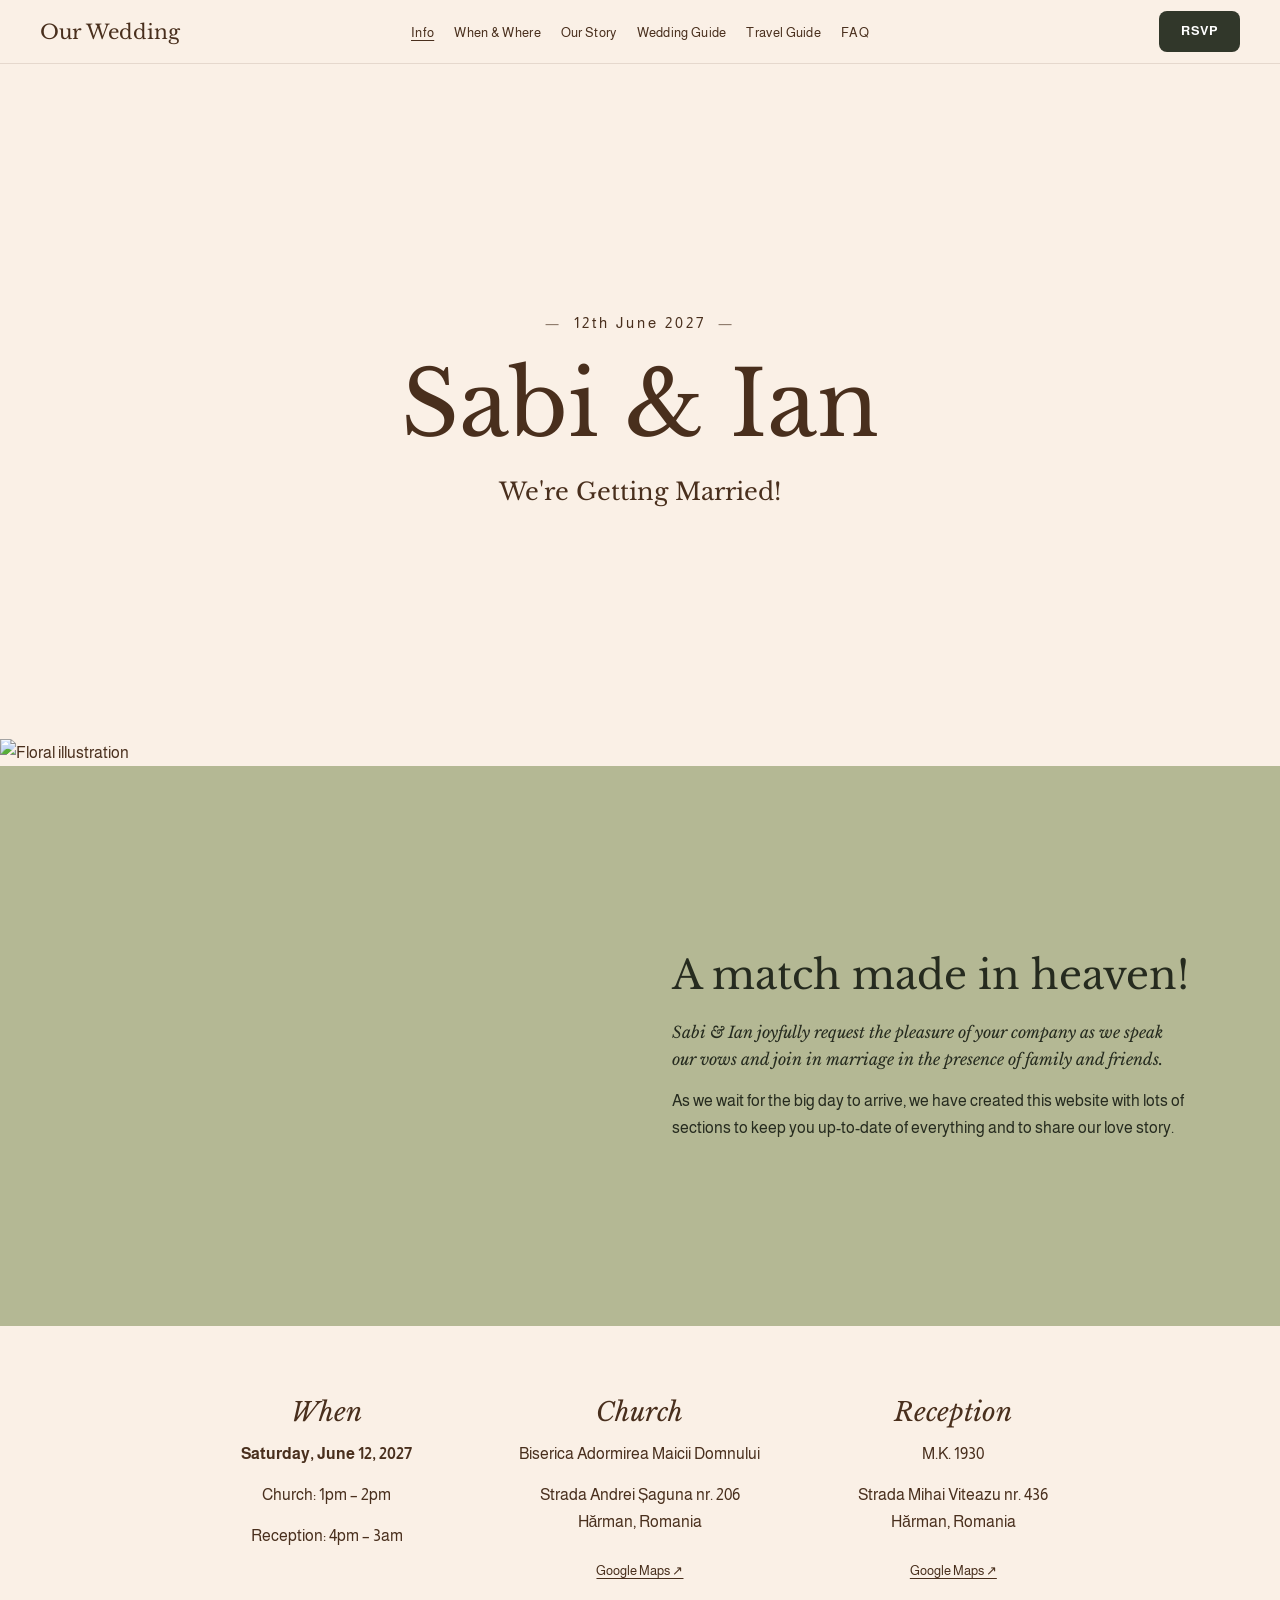
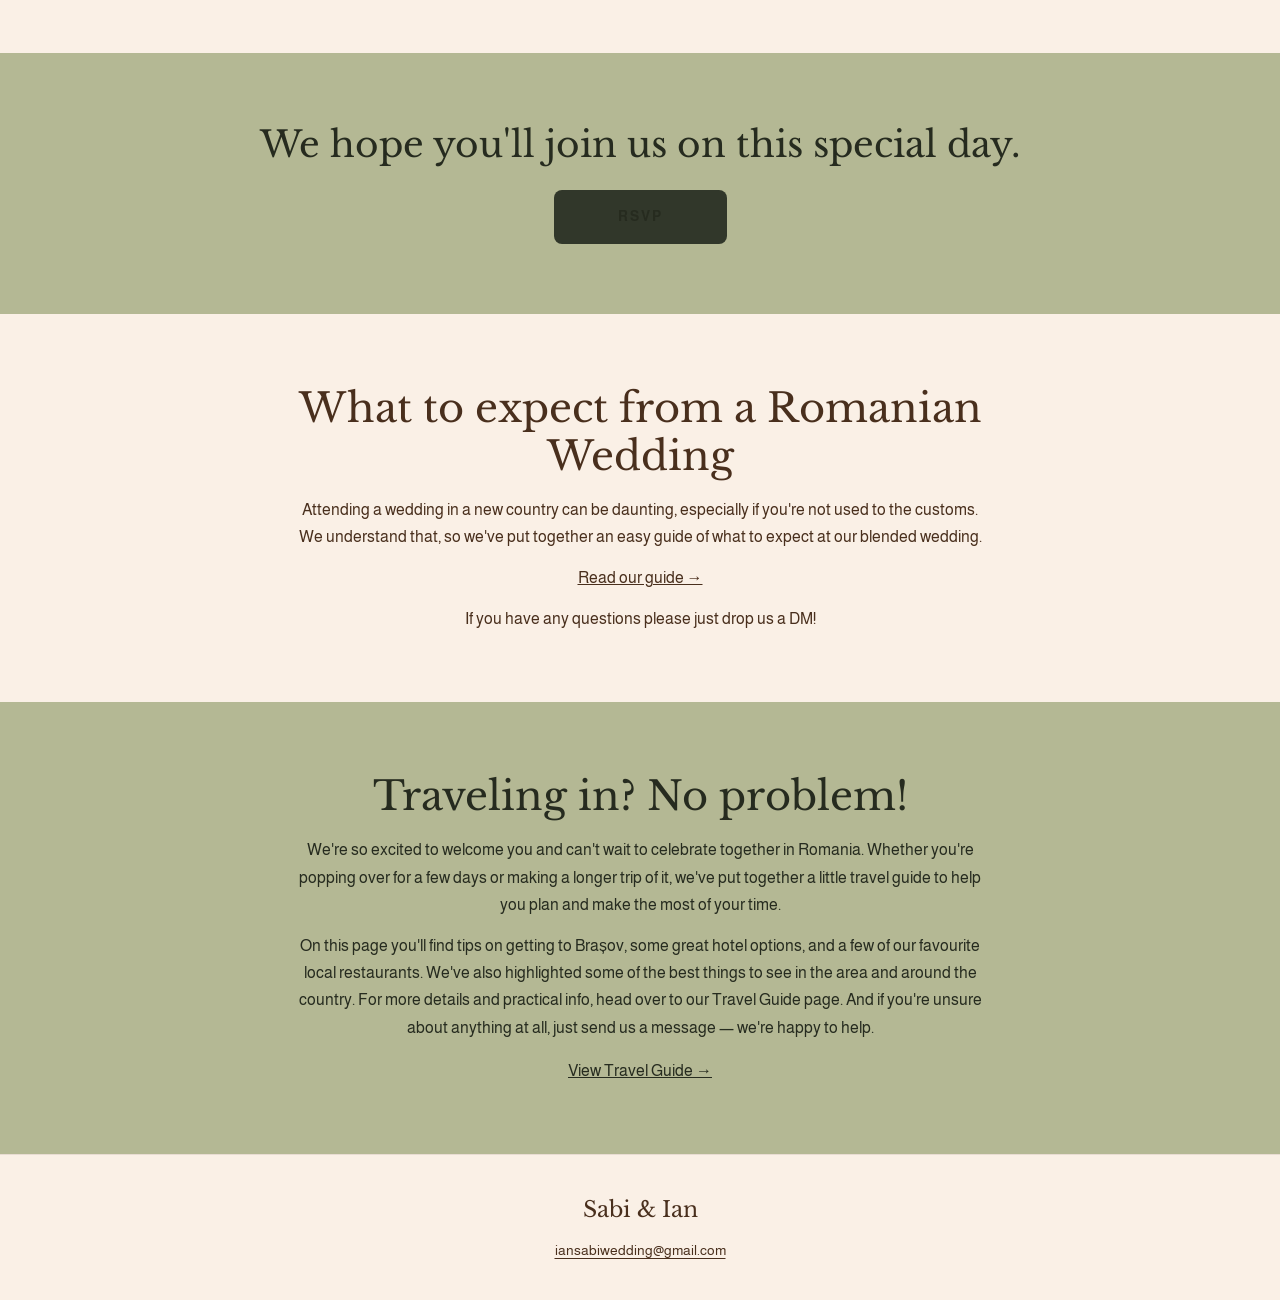
==== index.html @ 33bb3bea "Add files via upload" ====
<!DOCTYPE html>
<html lang="en">
<head>
  <meta charset="UTF-8" />
  <meta name="viewport" content="width=device-width, initial-scale=1.0" />
  <title>Our Wedding — Sabi &amp; Ian</title>
  <link rel="stylesheet" href="style.css" />
</head>
<body>

  <!-- NAVIGATION -->
  <header>
    <nav class="nav-title">
      <a href="index.html">Our Wedding</a>
    </nav>
    <ul class="nav-links" id="navLinks">
      <li><a href="index.html" class="active">Info</a></li>
      <li><a href="when-where.html">When &amp; Where</a></li>
      <li><a href="our-story.html">Our Story</a></li>
      <li><a href="guide.html">Wedding Guide</a></li>
      <li><a href="travel-guide.html">Travel Guide</a></li>
      <li><a href="faq.html">FAQ</a></li>
    </ul>
    <div class="nav-right">
      <button class="mobile-menu-toggle" onclick="toggleNav()" aria-label="Menu">☰</button>
      <a href="rsvp.html" class="btn-rsvp">RSVP</a>
    </div>
  </header>

  <!-- HERO -->
  <section class="hero">
    <p class="hero-date">12th June 2027</p>
    <h1 class="hero-title">Sabi &amp; Ian</h1>
    <p class="hero-subtitle">We're Getting Married!</p>
  </section>

  <!-- FLORAL IMAGE -->
  <img
    src="https://images.squarespace-cdn.com/content/v1/69625d5ecc56fb6373557b3e/e85cb207-4503-4385-914c-7870e3f6d3f7/ChatGPT+Image+Jan+11%2C+2026%2C+08_57_54+PM.png"
    alt="Floral illustration"
    class="img-fullwidth"
  />

  <!-- COUPLE + INVITATION TEXT -->
  <section class="section-sage">
    <div class="container two-col">
      <div>
        <img
          src="https://images.squarespace-cdn.com/content/v1/69625d5ecc56fb6373557b3e/1d03e845-8d9d-40f5-9684-df885c78abfa/IMG_4951.jpg"
          alt="Sabi and Ian"
          class="img-circle"
        />
      </div>
      <div>
        <h2>A match made in heaven!</h2>
        <p class="text-italic">Sabi &amp; Ian joyfully request the pleasure of your company as we speak our vows and join in marriage in the presence of family and friends.</p>
        <p>As we wait for the big day to arrive, we have created this website with lots of sections to keep you up-to-date of everything and to share our love story.</p>
      </div>
    </div>
  </section>

  <!-- WHEN & WHERE SUMMARY -->
  <section class="section-cream">
    <div class="container">
      <div class="www-grid">
        <div class="col-when">
          <h3>When</h3>
          <p><strong>Saturday, June 12, 2027</strong></p>
          <p>Church: 1pm – 2pm</p>
          <p>Reception: 4pm – 3am</p>
        </div>
        <div class="col-church">
          <h3>Church</h3>
          <p>Biserica Adormirea Maicii Domnului</p>
          <p>Strada Andrei Șaguna nr. 206<br/>Hărman, Romania</p>
          <a href="https://maps.google.com/?q=Biserica+Adormirea+Maicii+Domnului,+Strada+Andrei+Saguna+206,+Harman,+Romania" target="_blank" class="maps-link">Google Maps ↗</a>
        </div>
        <div class="col-reception">
          <h3>Reception</h3>
          <p>M.K. 1930</p>
          <p>Strada Mihai Viteazu nr. 436<br/>Hărman, Romania</p>
          <a href="https://maps.google.com/?q=MK+1930,+Strada+Mihai+Viteazu+436,+Harman,+Romania" target="_blank" class="maps-link">Google Maps ↗</a>
        </div>
      </div>
    </div>
  </section>

  <!-- RSVP CTA -->
  <section class="section-sage">
    <div class="container cta-section">
      <h2>We hope you'll join us on this special day.</h2>
      <a href="rsvp.html" class="btn-large">RSVP</a>
    </div>
  </section>

  <!-- ROMANIAN WEDDING GUIDE INTRO -->
  <section class="section-cream">
    <div class="container info-block">
      <h2>What to expect from a Romanian Wedding</h2>
      <p>Attending a wedding in a new country can be daunting, especially if you're not used to the customs. We understand that, so we've put together an easy guide of what to expect at our blended wedding.</p>
      <p><a href="guide.html">Read our guide →</a></p>
      <p>If you have any questions please just drop us a DM!</p>
    </div>
  </section>

  <!-- TRAVEL INTRO -->
  <section class="section-sage">
    <div class="container info-block">
      <h2>Traveling in? No problem!</h2>
      <p>We're so excited to welcome you and can't wait to celebrate together in Romania. Whether you're popping over for a few days or making a longer trip of it, we've put together a little travel guide to help you plan and make the most of your time.</p>
      <p>On this page you'll find tips on getting to Brașov, some great hotel options, and a few of our favourite local restaurants. We've also highlighted some of the best things to see in the area and around the country. For more details and practical info, head over to our Travel Guide page. And if you're unsure about anything at all, just send us a message — we're happy to help.</p>
      <p style="margin-top:16px"><a href="travel-guide.html">View Travel Guide →</a></p>
    </div>
  </section>

  <!-- FOOTER -->
  <footer>
    <p class="footer-name">Sabi &amp; Ian</p>
    <a href="mailto:iansabiwedding@gmail.com">iansabiwedding@gmail.com</a>
  </footer>

  <script>
    function toggleNav() {
      document.getElementById('navLinks').classList.toggle('open');
    }
  </script>
</body>
</html>
---- style.css ----
@import url('https://fonts.googleapis.com/css2?family=Libre+Baskerville:ital,wght@0,400;0,700;1,400&family=Almarai:wght@300;400;700&display=swap');

/* =============================
   CSS Variables
   ============================= */
:root {
  --cream: #faf0e6;
  --cream-alt: #f9efe5;
  --sage: #b4b894;
  --dark-brown: #492f1d;
  --dark-green: #31372a;
  --sage-dark: #262b1f;
  --max-width: 1100px;
}

/* =============================
   Reset & Base
   ============================= */
*, *::before, *::after {
  box-sizing: border-box;
  margin: 0;
  padding: 0;
}

html { scroll-behavior: smooth; }

body {
  font-family: 'Almarai', sans-serif;
  background-color: var(--cream);
  color: var(--dark-brown);
  font-size: 16px;
  line-height: 1.7;
}

a { color: var(--dark-brown); }

img { max-width: 100%; display: block; }

/* =============================
   Navigation
   ============================= */
header {
  position: sticky;
  top: 0;
  z-index: 200;
  background-color: var(--cream);
  border-bottom: 1px solid rgba(73, 47, 29, 0.12);
  padding: 0 40px;
  height: 64px;
  display: grid;
  grid-template-columns: 1fr auto 1fr;
  align-items: center;
}

.nav-links {
  display: flex;
  gap: 20px;
  align-items: center;
  list-style: none;
}

.nav-links a {
  text-decoration: none;
  color: var(--dark-brown);
  font-size: 13px;
  font-weight: 400;
  letter-spacing: 0.3px;
  transition: opacity 0.2s;
  white-space: nowrap;
}

.nav-links a:hover,
.nav-links a.active {
  text-decoration: underline;
  text-underline-offset: 3px;
}

.nav-title a {
  text-decoration: none;
  color: var(--dark-brown);
  font-family: 'Libre Baskerville', serif;
  font-size: 20px;
  font-weight: 400;
  white-space: nowrap;
}

.nav-right {
  display: flex;
  justify-content: flex-end;
  align-items: center;
}

.btn-rsvp {
  background-color: var(--dark-green);
  color: #fff !important;
  padding: 9px 22px;
  border-radius: 8px;
  text-decoration: none !important;
  font-size: 13px;
  letter-spacing: 0.5px;
  font-weight: 700;
  transition: opacity 0.2s;
}

.btn-rsvp:hover { opacity: 0.85; }

/* Mobile nav */
.mobile-menu-toggle {
  display: none;
  background: none;
  border: none;
  cursor: pointer;
  font-size: 22px;
  color: var(--dark-brown);
  padding: 4px;
}

/* =============================
   Page Title Banner
   ============================= */
.page-banner {
  background-color: var(--cream);
  text-align: center;
  padding: 48px 24px 36px;
  border-bottom: 1px solid rgba(73, 47, 29, 0.08);
}

.page-banner h1 {
  font-family: 'Libre Baskerville', serif;
  font-size: 42px;
  font-weight: 400;
  color: var(--dark-brown);
}

/* =============================
   Hero (Homepage)
   ============================= */
.hero {
  background-color: var(--cream);
  text-align: center;
  padding: 100px 24px 80px;
  min-height: 75vh;
  display: flex;
  flex-direction: column;
  align-items: center;
  justify-content: center;
}

.hero-date {
  font-family: 'Almarai', sans-serif;
  font-size: 15px;
  letter-spacing: 3px;
  color: var(--dark-brown);
  margin-bottom: 20px;
  display: flex;
  align-items: center;
  gap: 12px;
}

.hero-date::before,
.hero-date::after {
  content: '—';
  opacity: 0.6;
}

.hero-title {
  font-family: 'Libre Baskerville', serif;
  font-size: clamp(54px, 8vw, 90px);
  color: var(--dark-brown);
  margin-bottom: 18px;
  font-weight: 400;
  line-height: 1.1;
}

.hero-subtitle {
  font-family: 'Libre Baskerville', serif;
  font-size: clamp(18px, 2.5vw, 24px);
  color: var(--dark-brown);
}

/* =============================
   Full-width image
   ============================= */
.img-fullwidth {
  width: 100%;
  max-height: 420px;
  object-fit: cover;
  display: block;
}

/* =============================
   Section colours
   ============================= */
.section-cream {
  background-color: var(--cream);
  padding: 70px 24px;
}

.section-sage {
  background-color: var(--sage);
  padding: 70px 24px;
  color: var(--sage-dark);
}

.section-sage h2,
.section-sage h3,
.section-sage .section-label { color: var(--sage-dark); }

.section-sage a { color: var(--sage-dark); }

/* =============================
   Container
   ============================= */
.container {
  max-width: var(--max-width);
  margin: 0 auto;
}

/* =============================
   Two-column layout
   ============================= */
.two-col {
  display: grid;
  grid-template-columns: 1fr 1fr;
  gap: 64px;
  align-items: center;
}

.two-col.reverse { direction: rtl; }
.two-col.reverse > * { direction: ltr; }

/* =============================
   Circular image
   ============================= */
.img-circle {
  width: 100%;
  max-width: 420px;
  aspect-ratio: 1;
  border-radius: 50%;
  object-fit: cover;
  margin: 0 auto;
}

/* =============================
   Typography helpers
   ============================= */
h2 {
  font-family: 'Libre Baskerville', serif;
  font-size: clamp(28px, 3.5vw, 40px);
  font-weight: 400;
  line-height: 1.2;
  margin-bottom: 20px;
}

h3 {
  font-family: 'Libre Baskerville', serif;
  font-size: clamp(20px, 2.5vw, 26px);
  font-weight: 400;
  font-style: italic;
  line-height: 1.3;
  margin-bottom: 12px;
}

h4 {
  font-family: 'Libre Baskerville', serif;
  font-size: 18px;
  font-weight: 700;
  margin-bottom: 8px;
}

p { margin-bottom: 14px; }
p:last-child { margin-bottom: 0; }

.text-italic {
  font-family: 'Libre Baskerville', serif;
  font-style: italic;
}

.text-center { text-align: center; }

.section-label {
  font-family: 'Libre Baskerville', serif;
  font-size: clamp(30px, 4vw, 46px);
  font-weight: 400;
  color: var(--dark-brown);
  text-align: center;
  margin-bottom: 48px;
}

/* =============================
   When & Where grid (homepage)
   ============================= */
.www-grid {
  display: grid;
  grid-template-columns: 1fr 1fr 1fr;
  gap: 40px;
  text-align: center;
  max-width: 900px;
  margin: 0 auto;
}

.www-grid .col-when { grid-column: 1; }
.www-grid .col-church { grid-column: 2; }
.www-grid .col-reception { grid-column: 3; }

.www-grid h3 { margin-bottom: 10px; }

.maps-link {
  display: inline-block;
  margin-top: 10px;
  font-size: 13px;
  text-decoration: underline;
  text-underline-offset: 3px;
}

/* =============================
   CTA section
   ============================= */
.cta-section {
  text-align: center;
}

.cta-section h2 {
  font-size: clamp(24px, 3vw, 36px);
  margin-bottom: 24px;
}

.btn-large {
  display: inline-block;
  background-color: var(--dark-green);
  color: #fff;
  padding: 15px 64px;
  border-radius: 8px;
  text-decoration: none;
  font-size: 14px;
  letter-spacing: 2px;
  font-weight: 700;
  transition: opacity 0.2s;
}

.btn-large:hover { opacity: 0.85; color: #fff; }

/* =============================
   Info block (homepage sections)
   ============================= */
.info-block {
  max-width: 700px;
  margin: 0 auto;
  text-align: center;
}

.info-block h2 { margin-bottom: 16px; }

/* =============================
   When & Where page
   ============================= */
.when-where-content {
  max-width: 680px;
}

.when-where-content h2 {
  font-size: clamp(32px, 4vw, 48px);
  margin-bottom: 8px;
}

.when-where-content h3 {
  font-size: 22px;
  margin-top: 28px;
  margin-bottom: 8px;
}

.venue-card {
  padding: 32px;
  background: rgba(255,255,255,0.35);
  border-radius: 12px;
  margin-bottom: 24px;
}

.venue-card h3 { margin-top: 0; margin-bottom: 10px; }

/* =============================
   Our Story page - About Us
   ============================= */
.bio-col h3 {
  font-size: 20px;
  font-style: normal;
  font-weight: 700;
  margin-bottom: 12px;
  font-family: 'Libre Baskerville', serif;
}

/* Timeline */
.timeline {
  position: relative;
  max-width: var(--max-width);
  margin: 0 auto;
}

.timeline::before {
  content: '';
  position: absolute;
  left: 50%;
  transform: translateX(-50%);
  top: 0;
  bottom: 0;
  width: 2px;
  background-color: rgba(73, 47, 29, 0.2);
}

.timeline-item {
  display: grid;
  grid-template-columns: 1fr 80px 1fr;
  gap: 0;
  margin-bottom: 60px;
  align-items: center;
}

.timeline-item:nth-child(odd) .timeline-text { grid-column: 3; }
.timeline-item:nth-child(odd) .timeline-img { grid-column: 1; grid-row: 1; }
.timeline-item:nth-child(even) .timeline-text { grid-column: 1; text-align: right; }
.timeline-item:nth-child(even) .timeline-img { grid-column: 3; grid-row: 1; }

.timeline-dot {
  grid-column: 2;
  grid-row: 1;
  display: flex;
  flex-direction: column;
  align-items: center;
  justify-content: center;
  gap: 8px;
  z-index: 1;
}

.timeline-dot-circle {
  width: 14px;
  height: 14px;
  background-color: var(--dark-brown);
  border-radius: 50%;
  flex-shrink: 0;
}

.timeline-date {
  font-size: 12px;
  font-weight: 700;
  letter-spacing: 0.5px;
  writing-mode: horizontal-tb;
  white-space: nowrap;
  color: var(--dark-brown);
  opacity: 0.7;
}

.timeline-img img {
  width: 100%;
  max-width: 380px;
  height: 280px;
  object-fit: cover;
  border-radius: 12px;
}

.timeline-item:nth-child(odd) .timeline-img img { margin-left: 0; }
.timeline-item:nth-child(even) .timeline-img img { margin-left: auto; }

.timeline-text {
  padding: 0 24px;
}

.timeline-text p {
  font-size: 15px;
}

/* =============================
   Guide / Travel page sections
   ============================= */
.guide-section {
  max-width: 800px;
  margin: 0 auto 48px;
  padding-bottom: 48px;
  border-bottom: 1px solid rgba(73, 47, 29, 0.12);
}

.guide-section:last-child {
  border-bottom: none;
  margin-bottom: 0;
}

.guide-section h3 {
  font-size: 26px;
  font-style: italic;
  margin-bottom: 14px;
}

/* =============================
   FAQ accordion
   ============================= */
.faq-container {
  max-width: 760px;
  margin: 0 auto;
}

.faq-item {
  border-bottom: 1px solid rgba(73, 47, 29, 0.15);
}

.faq-question {
  width: 100%;
  background: none;
  border: none;
  text-align: left;
  padding: 20px 0;
  font-family: 'Almarai', sans-serif;
  font-size: 16px;
  font-weight: 700;
  color: var(--dark-brown);
  cursor: pointer;
  display: flex;
  justify-content: space-between;
  align-items: center;
  gap: 16px;
}

.faq-question:hover { opacity: 0.75; }

.faq-icon {
  font-size: 20px;
  font-weight: 300;
  flex-shrink: 0;
  transition: transform 0.25s;
  line-height: 1;
}

.faq-item.open .faq-icon { transform: rotate(45deg); }

.faq-answer {
  max-height: 0;
  overflow: hidden;
  transition: max-height 0.3s ease, padding 0.3s ease;
  padding-bottom: 0;
}

.faq-item.open .faq-answer {
  max-height: 600px;
  padding-bottom: 20px;
}

.faq-answer p { font-size: 15px; line-height: 1.7; }

/* =============================
   RSVP page
   ============================= */
.rsvp-center {
  text-align: center;
  max-width: 600px;
  margin: 0 auto;
  padding: 80px 24px;
}

.rsvp-center h2 { margin-bottom: 20px; }
.rsvp-center p { margin-bottom: 32px; font-size: 17px; }

/* =============================
   Footer
   ============================= */
footer {
  background-color: var(--cream);
  border-top: 1px solid rgba(73, 47, 29, 0.1);
  text-align: center;
  padding: 36px 24px;
}

footer .footer-name {
  font-family: 'Libre Baskerville', serif;
  font-size: 22px;
  font-weight: 400;
  margin-bottom: 8px;
}

footer a {
  font-size: 14px;
  text-decoration: underline;
  text-underline-offset: 3px;
}

/* =============================
   Divider
   ============================= */
.divider {
  width: 60px;
  height: 1px;
  background-color: var(--dark-brown);
  margin: 24px auto;
  opacity: 0.3;
}

/* =============================
   Responsive
   ============================= */
@media (max-width: 900px) {
  header {
    grid-template-columns: auto auto;
    padding: 0 20px;
    gap: 12px;
  }

  .nav-links { display: none; }
  .nav-links.open {
    display: flex;
    flex-direction: column;
    position: fixed;
    top: 64px;
    left: 0;
    right: 0;
    background: var(--cream);
    padding: 20px 24px 28px;
    gap: 14px;
    border-bottom: 1px solid rgba(73,47,29,0.12);
    z-index: 199;
    box-shadow: 0 8px 24px rgba(0,0,0,0.08);
  }

  .nav-title { grid-column: 1; }
  .nav-right { grid-column: 2; }
  .mobile-menu-toggle { display: block; }

  .nav-right { gap: 12px; }

  .two-col {
    grid-template-columns: 1fr;
    gap: 36px;
  }

  .two-col.reverse { direction: ltr; }

  .www-grid {
    grid-template-columns: 1fr;
    gap: 32px;
  }

  .www-grid .col-when,
  .www-grid .col-church,
  .www-grid .col-reception { grid-column: 1; }

  .timeline::before { left: 24px; }

  .timeline-item {
    grid-template-columns: 48px 1fr;
    gap: 0;
  }

  .timeline-item:nth-child(odd) .timeline-text,
  .timeline-item:nth-child(even) .timeline-text {
    grid-column: 2;
    grid-row: 1;
    text-align: left;
    padding: 0 0 0 16px;
  }

  .timeline-item:nth-child(odd) .timeline-img,
  .timeline-item:nth-child(even) .timeline-img {
    grid-column: 2;
    grid-row: 2;
    padding-left: 16px;
    margin-top: 16px;
  }

  .timeline-item:nth-child(even) .timeline-img img {
    margin-left: 0;
  }

  .timeline-dot {
    grid-column: 1;
    grid-row: 1;
    justify-content: flex-start;
    padding-top: 4px;
  }

  .timeline-date { display: none; }

  .section-cream,
  .section-sage { padding: 48px 24px; }

  .hero { padding: 80px 24px 60px; min-height: 60vh; }
}

@media (max-width: 480px) {
  .hero-title { font-size: 44px; }
  .page-banner h1 { font-size: 32px; }
  h2 { font-size: 26px; }
}
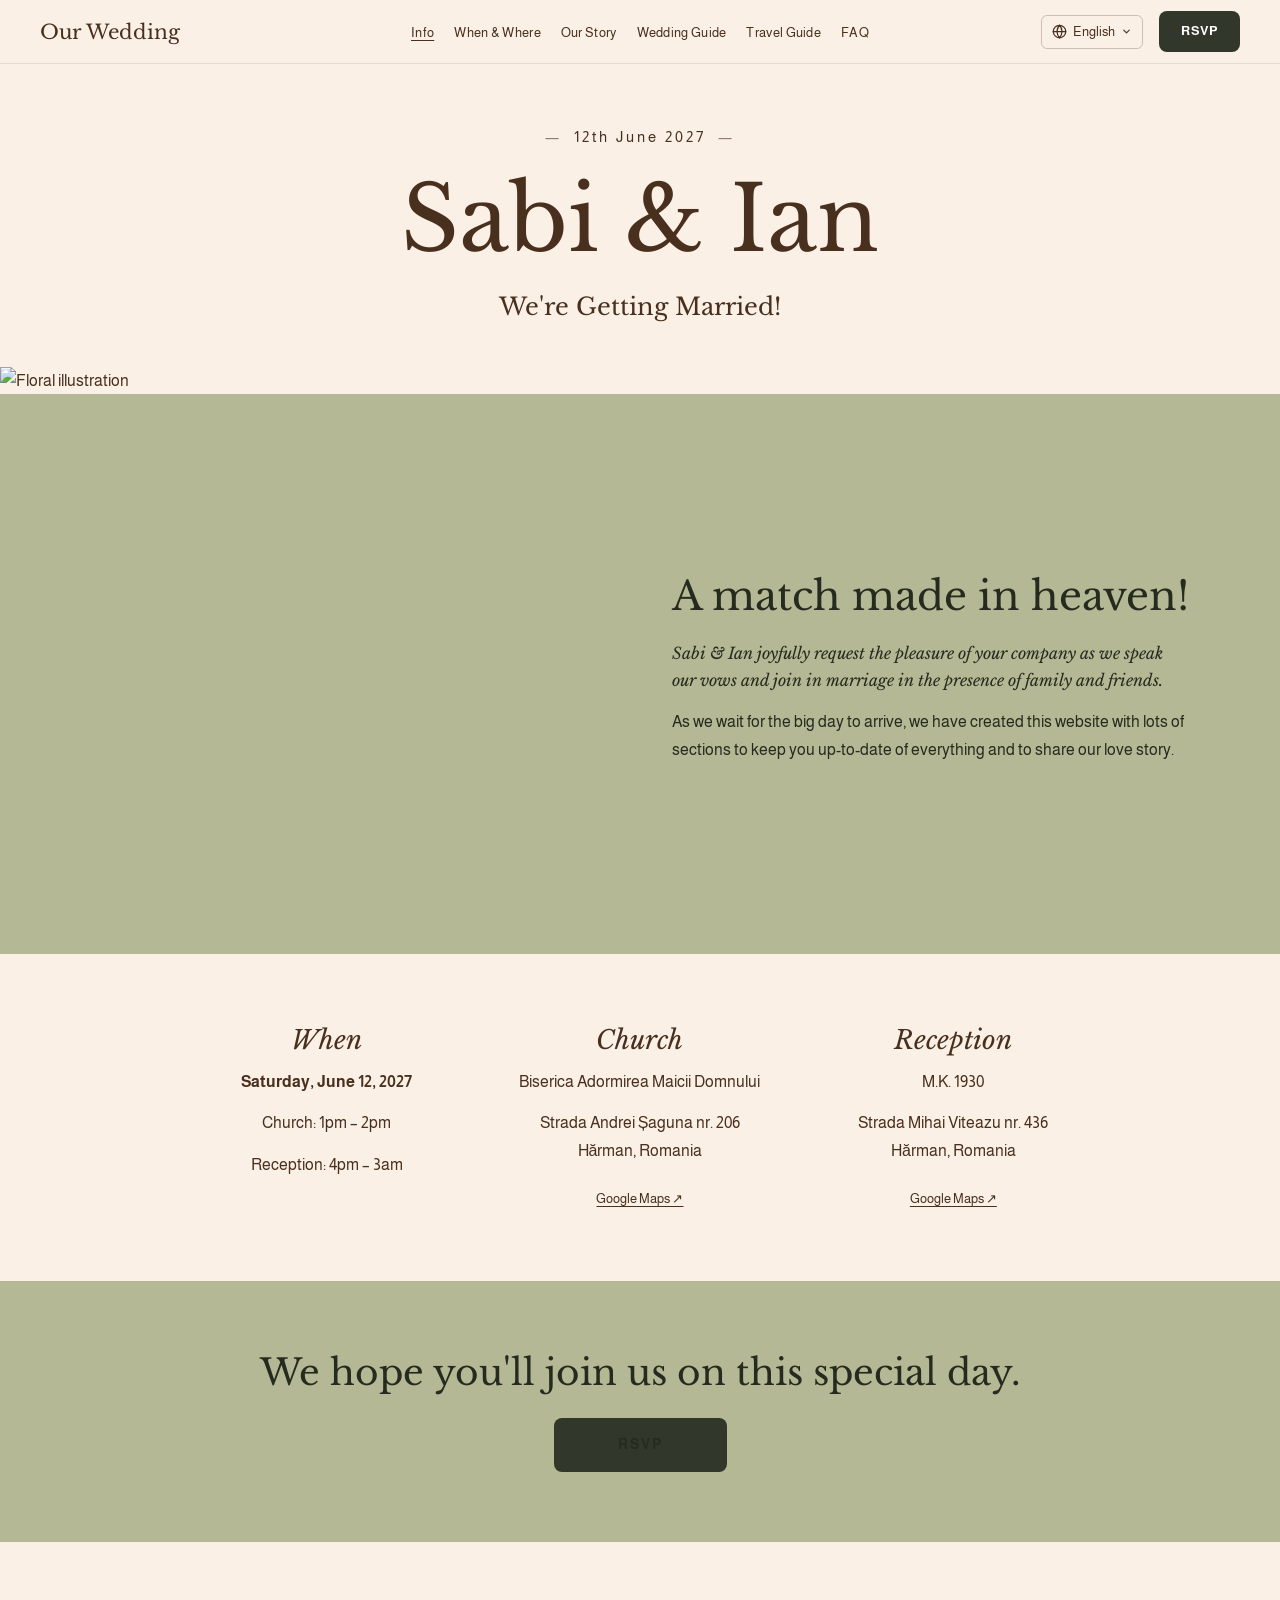
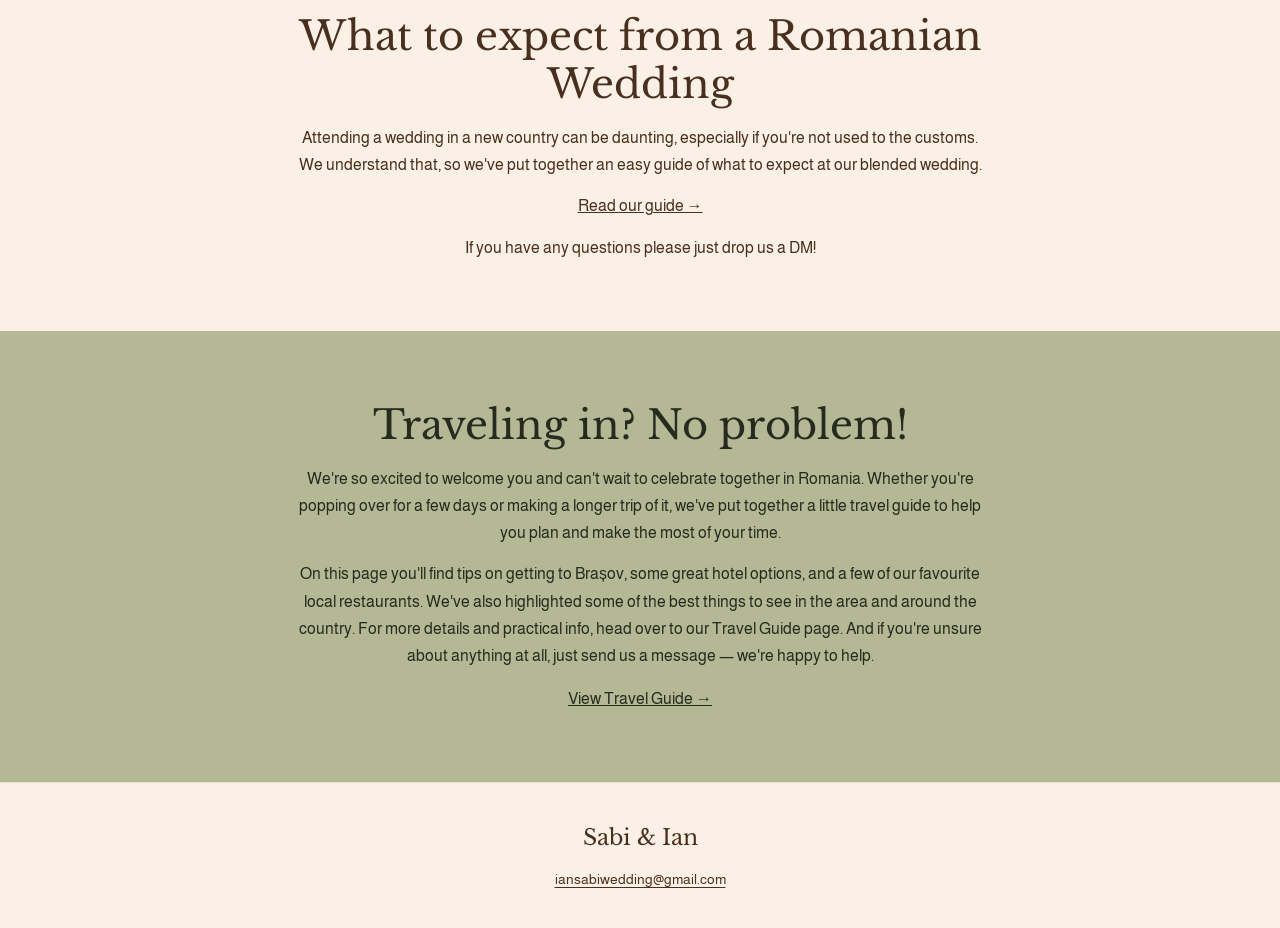
==== commit 4d7335ad: "Add files via upload" ====
--- a/index.html
+++ b/index.html
@@ -11,17 +11,28 @@
   <!-- NAVIGATION -->
   <header>
     <nav class="nav-title">
-      <a href="index.html">Our Wedding</a>
+      <a href="index.html" data-i18n="nav.title">Our Wedding</a>
     </nav>
     <ul class="nav-links" id="navLinks">
-      <li><a href="index.html" class="active">Info</a></li>
-      <li><a href="when-where.html">When &amp; Where</a></li>
-      <li><a href="our-story.html">Our Story</a></li>
-      <li><a href="guide.html">Wedding Guide</a></li>
-      <li><a href="travel-guide.html">Travel Guide</a></li>
-      <li><a href="faq.html">FAQ</a></li>
+      <li><a href="index.html" class="active" data-i18n="nav.info">Info</a></li>
+      <li><a href="when-where.html" data-i18n="nav.when_where">When &amp; Where</a></li>
+      <li><a href="our-story.html" data-i18n="nav.story">Our Story</a></li>
+      <li><a href="guide.html" data-i18n="nav.guide">Wedding Guide</a></li>
+      <li><a href="travel-guide.html" data-i18n="nav.travel">Travel Guide</a></li>
+      <li><a href="faq.html" data-i18n="nav.faq">FAQ</a></li>
     </ul>
     <div class="nav-right">
+      <div class="lang-switcher" id="langSwitcher">
+        <button class="lang-trigger" onclick="toggleLangDropdown(event)" aria-label="Change language">
+          <svg width="15" height="15" viewBox="0 0 24 24" fill="none" stroke="currentColor" stroke-width="2" stroke-linecap="round" stroke-linejoin="round"><circle cx="12" cy="12" r="10"/><line x1="2" y1="12" x2="22" y2="12"/><path d="M12 2a15.3 15.3 0 0 1 4 10 15.3 15.3 0 0 1-4 10 15.3 15.3 0 0 1-4-10 15.3 15.3 0 0 1 4-10z"/></svg>
+          <span id="currentLangLabel">English</span>
+          <svg class="lang-chevron" width="11" height="11" viewBox="0 0 24 24" fill="none" stroke="currentColor" stroke-width="2.5" stroke-linecap="round" stroke-linejoin="round"><polyline points="6 9 12 15 18 9"/></svg>
+        </button>
+        <div class="lang-dropdown">
+          <button id="lang-btn-en" onclick="setLang('en')">English</button>
+          <button id="lang-btn-ro" onclick="setLang('ro')">Română</button>
+        </div>
+      </div>
       <button class="mobile-menu-toggle" onclick="toggleNav()" aria-label="Menu">☰</button>
       <a href="rsvp.html" class="btn-rsvp">RSVP</a>
     </div>
@@ -29,9 +40,9 @@
 
   <!-- HERO -->
   <section class="hero">
-    <p class="hero-date">12th June 2027</p>
+    <p class="hero-date" data-i18n="home.date">12th June 2027</p>
     <h1 class="hero-title">Sabi &amp; Ian</h1>
-    <p class="hero-subtitle">We're Getting Married!</p>
+    <p class="hero-subtitle" data-i18n="home.subtitle">We're Getting Married!</p>
   </section>
 
   <!-- FLORAL IMAGE -->
@@ -52,9 +63,11 @@
         />
       </div>
       <div>
-        <h2>A match made in heaven!</h2>
-        <p class="text-italic">Sabi &amp; Ian joyfully request the pleasure of your company as we speak our vows and join in marriage in the presence of family and friends.</p>
-        <p>As we wait for the big day to arrive, we have created this website with lots of sections to keep you up-to-date of everything and to share our love story.</p>
+        <h2 data-i18n="home.heading1">A match made in heaven!</h2>
+        <p class="text-italic" data-lang="en">Sabi &amp; Ian joyfully request the pleasure of your company as we speak our vows and join in marriage in the presence of family and friends.</p>
+        <p class="text-italic" data-lang="ro" style="display:none;">Sabi &amp; Ian vă invită cu bucurie să fiți alături de ei atunci când își vor rosti jurămintele și se vor uni în fața familiei și a prietenilor dragi.</p>
+        <p data-lang="en">As we wait for the big day to arrive, we have created this website with lots of sections to keep you up-to-date of everything and to share our love story.</p>
+        <p data-lang="ro" style="display:none;">Până la ziua cea mare, am creat acest site cu tot ce trebuie să știți și cu povestea noastră de dragoste.</p>
       </div>
     </div>
   </section>
@@ -64,19 +77,19 @@
     <div class="container">
       <div class="www-grid">
         <div class="col-when">
-          <h3>When</h3>
-          <p><strong>Saturday, June 12, 2027</strong></p>
-          <p>Church: 1pm – 2pm</p>
-          <p>Reception: 4pm – 3am</p>
+          <h3 data-i18n="home.when">When</h3>
+          <p data-i18n="home.when_date"><strong>Saturday, June 12, 2027</strong></p>
+          <p data-i18n="home.church_sched">Church: 1pm – 2pm</p>
+          <p data-i18n="home.reception_sched">Reception: 4pm – 3am</p>
         </div>
         <div class="col-church">
-          <h3>Church</h3>
+          <h3 data-i18n="home.church">Church</h3>
           <p>Biserica Adormirea Maicii Domnului</p>
           <p>Strada Andrei Șaguna nr. 206<br/>Hărman, Romania</p>
           <a href="https://maps.google.com/?q=Biserica+Adormirea+Maicii+Domnului,+Strada+Andrei+Saguna+206,+Harman,+Romania" target="_blank" class="maps-link">Google Maps ↗</a>
         </div>
         <div class="col-reception">
-          <h3>Reception</h3>
+          <h3 data-i18n="home.reception">Reception</h3>
           <p>M.K. 1930</p>
           <p>Strada Mihai Viteazu nr. 436<br/>Hărman, Romania</p>
           <a href="https://maps.google.com/?q=MK+1930,+Strada+Mihai+Viteazu+436,+Harman,+Romania" target="_blank" class="maps-link">Google Maps ↗</a>
@@ -88,7 +101,7 @@
   <!-- RSVP CTA -->
   <section class="section-sage">
     <div class="container cta-section">
-      <h2>We hope you'll join us on this special day.</h2>
+      <h2 data-i18n="home.cta">We hope you'll join us on this special day.</h2>
       <a href="rsvp.html" class="btn-large">RSVP</a>
     </div>
   </section>
@@ -96,20 +109,23 @@
   <!-- ROMANIAN WEDDING GUIDE INTRO -->
   <section class="section-cream">
     <div class="container info-block">
-      <h2>What to expect from a Romanian Wedding</h2>
-      <p>Attending a wedding in a new country can be daunting, especially if you're not used to the customs. We understand that, so we've put together an easy guide of what to expect at our blended wedding.</p>
-      <p><a href="guide.html">Read our guide →</a></p>
-      <p>If you have any questions please just drop us a DM!</p>
+      <h2 data-i18n="home.guide_heading">What to expect from a Romanian Wedding</h2>
+      <p data-lang="en">Attending a wedding in a new country can be daunting, especially if you're not used to the customs. We understand that, so we've put together an easy guide of what to expect at our blended wedding.</p>
+      <p data-lang="ro" style="display:none;">Participarea la o nuntă dintr-o altă cultură poate părea copleșitoare, mai ales dacă nu ești obișnuit cu tradițiile locale. Tocmai de aceea am pregătit un ghid simplu cu tot ce trebuie să știi despre nunta noastră.</p>
+      <p><a href="guide.html" data-i18n="home.guide_link">Read our guide →</a></p>
+      <p data-i18n="home.guide_dm">If you have any questions please just drop us a DM!</p>
     </div>
   </section>
 
   <!-- TRAVEL INTRO -->
   <section class="section-sage">
     <div class="container info-block">
-      <h2>Traveling in? No problem!</h2>
-      <p>We're so excited to welcome you and can't wait to celebrate together in Romania. Whether you're popping over for a few days or making a longer trip of it, we've put together a little travel guide to help you plan and make the most of your time.</p>
-      <p>On this page you'll find tips on getting to Brașov, some great hotel options, and a few of our favourite local restaurants. We've also highlighted some of the best things to see in the area and around the country. For more details and practical info, head over to our Travel Guide page. And if you're unsure about anything at all, just send us a message — we're happy to help.</p>
-      <p style="margin-top:16px"><a href="travel-guide.html">View Travel Guide →</a></p>
+      <h2 data-i18n="home.travel_heading">Traveling in? No problem!</h2>
+      <p data-lang="en">We're so excited to welcome you and can't wait to celebrate together in Romania. Whether you're popping over for a few days or making a longer trip of it, we've put together a little travel guide to help you plan and make the most of your time.</p>
+      <p data-lang="ro" style="display:none;">Suntem nerăbdători să vă primim și abia așteptăm să sărbătorim împreună în România. Indiferent dacă vii pentru câteva zile sau profiti de ocazie pentru o vacanță mai lungă, am pregătit un mic ghid de călătorie care să te ajute să planifici totul.</p>
+      <p data-lang="en">On this page you'll find tips on getting to Brașov, some great hotel options, and a few of our favourite local restaurants. We've also highlighted some of the best things to see in the area and around the country. For more details and practical info, head over to our Travel Guide page. And if you're unsure about anything at all, just send us a message — we're happy to help.</p>
+      <p data-lang="ro" style="display:none;">Pe această pagină vei găsi sfaturi despre cum să ajungi la Brașov, opțiuni de cazare și câteva dintre restaurantele noastre preferate. Am inclus și cele mai frumoase obiective turistice din zonă și din țară. Pentru mai multe detalii, vizitează pagina Ghid de Călătorie. Și dacă ai vreo întrebare, scrie-ne — suntem bucuroși să ajutăm!</p>
+      <p style="margin-top:16px"><a href="travel-guide.html" data-i18n="home.travel_link">View Travel Guide →</a></p>
     </div>
   </section>
 
@@ -124,5 +140,6 @@
       document.getElementById('navLinks').classList.toggle('open');
     }
   </script>
+  <script src="lang.js"></script>
 </body>
 </html>
--- a/style.css
+++ b/style.css
@@ -88,6 +88,7 @@
   display: flex;
   justify-content: flex-end;
   align-items: center;
+  gap: 8px;
 }
 
 .btn-rsvp {
@@ -116,6 +117,83 @@
 }
 
 /* =============================
+   Language Switcher
+   ============================= */
+.lang-switcher {
+  position: relative;
+  margin-right: 8px;
+}
+
+.lang-trigger {
+  background: none;
+  border: 1px solid rgba(73, 47, 29, 0.25);
+  border-radius: 6px;
+  padding: 6px 10px;
+  cursor: pointer;
+  font-family: 'Almarai', sans-serif;
+  font-size: 13px;
+  color: var(--dark-brown);
+  display: flex;
+  align-items: center;
+  gap: 6px;
+  transition: border-color 0.2s, background-color 0.2s;
+  white-space: nowrap;
+  height: 34px;
+}
+
+.lang-trigger:hover {
+  border-color: var(--dark-brown);
+  background-color: rgba(73, 47, 29, 0.05);
+}
+
+.lang-chevron {
+  transition: transform 0.2s;
+}
+
+.lang-switcher.open .lang-chevron {
+  transform: rotate(180deg);
+}
+
+.lang-dropdown {
+  display: none;
+  position: absolute;
+  top: calc(100% + 6px);
+  right: 0;
+  background: var(--cream);
+  border: 1px solid rgba(73, 47, 29, 0.15);
+  border-radius: 8px;
+  box-shadow: 0 4px 16px rgba(0, 0, 0, 0.10);
+  overflow: hidden;
+  min-width: 120px;
+  z-index: 300;
+}
+
+.lang-switcher.open .lang-dropdown {
+  display: block;
+}
+
+.lang-dropdown button {
+  width: 100%;
+  background: none;
+  border: none;
+  padding: 11px 16px;
+  text-align: left;
+  font-family: 'Almarai', sans-serif;
+  font-size: 14px;
+  color: var(--dark-brown);
+  cursor: pointer;
+  transition: background-color 0.15s;
+}
+
+.lang-dropdown button:hover {
+  background-color: rgba(73, 47, 29, 0.06);
+}
+
+.lang-dropdown button.lang-active {
+  font-weight: 700;
+}
+
+/* =============================
    Page Title Banner
    ============================= */
 .page-banner {
@@ -138,8 +216,8 @@
 .hero {
   background-color: var(--cream);
   text-align: center;
-  padding: 100px 24px 80px;
-  min-height: 75vh;
+  padding: 60px 24px 40px;
+  min-height: auto;
   display: flex;
   flex-direction: column;
   align-items: center;
@@ -678,7 +756,7 @@
   .section-cream,
   .section-sage { padding: 48px 24px; }
 
-  .hero { padding: 80px 24px 60px; min-height: 60vh; }
+  .hero { padding: 48px 24px 36px; min-height: auto; }
 }
 
 @media (max-width: 480px) {
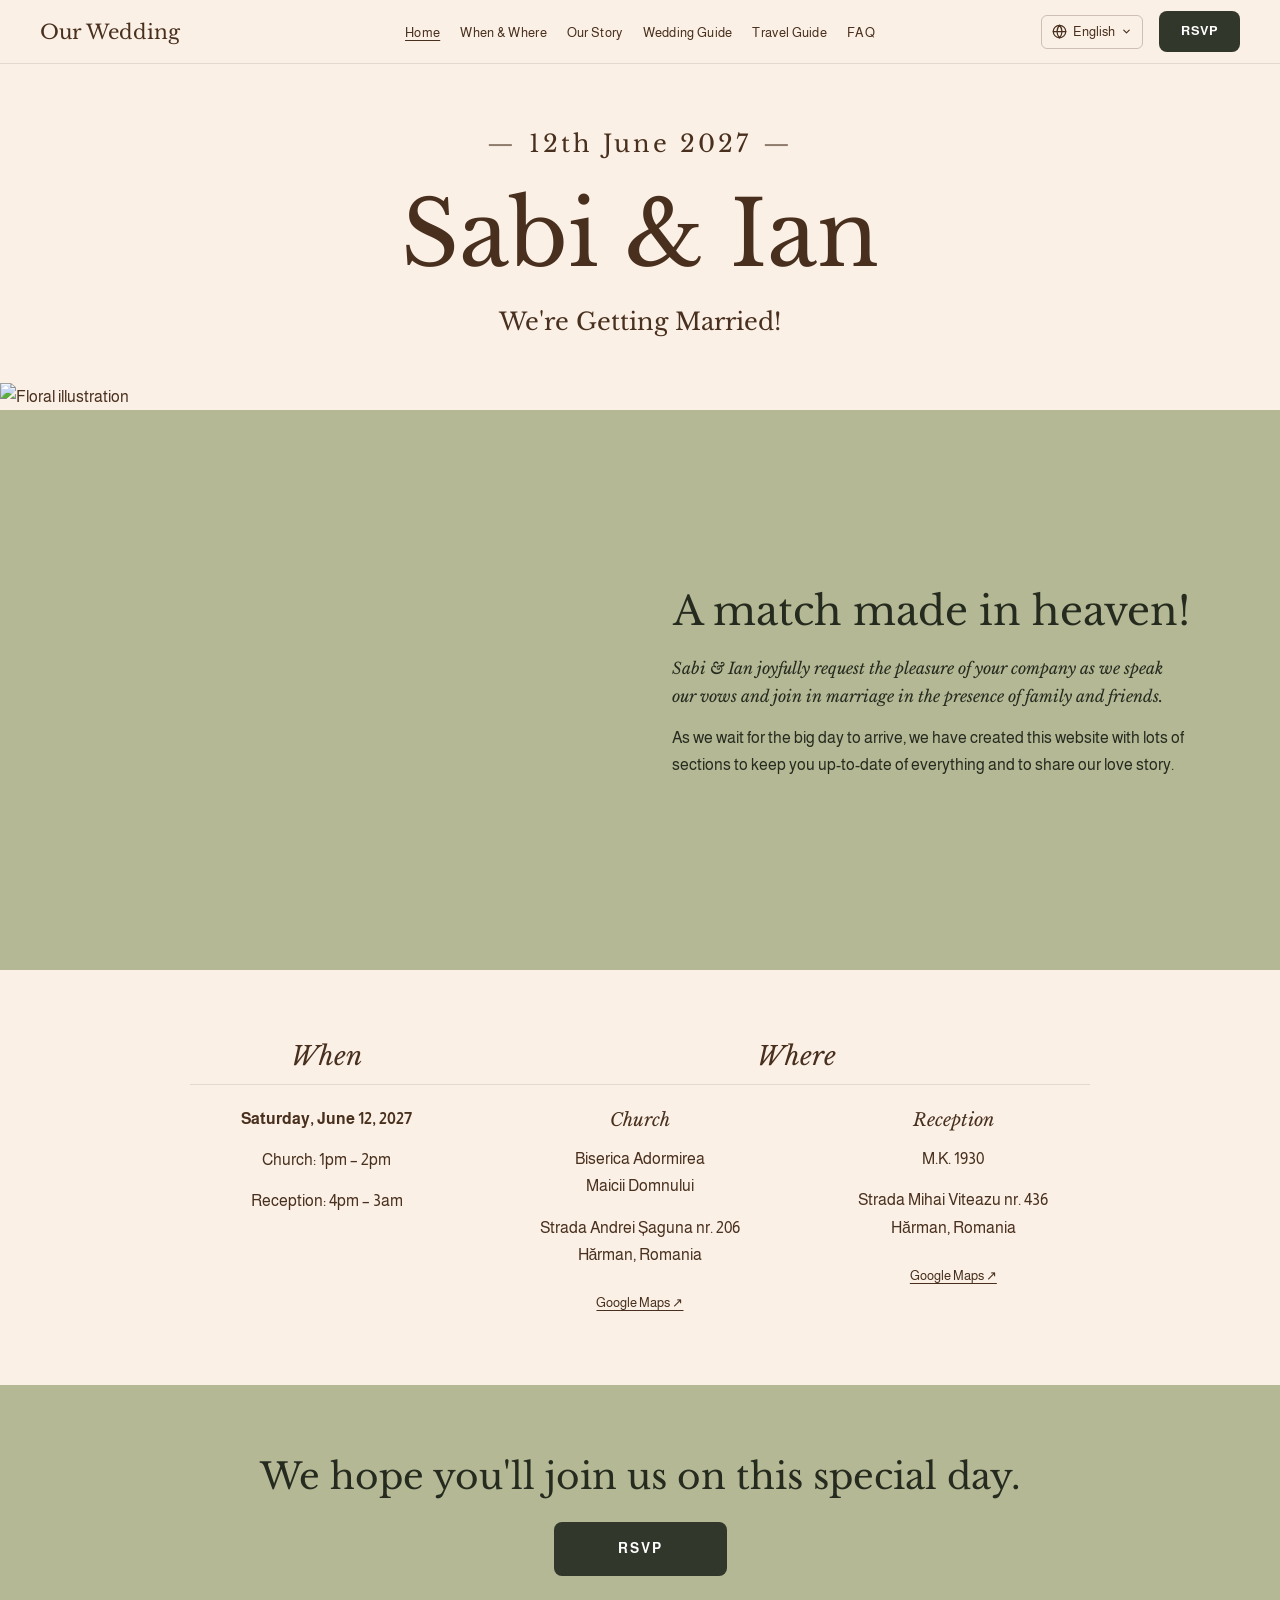
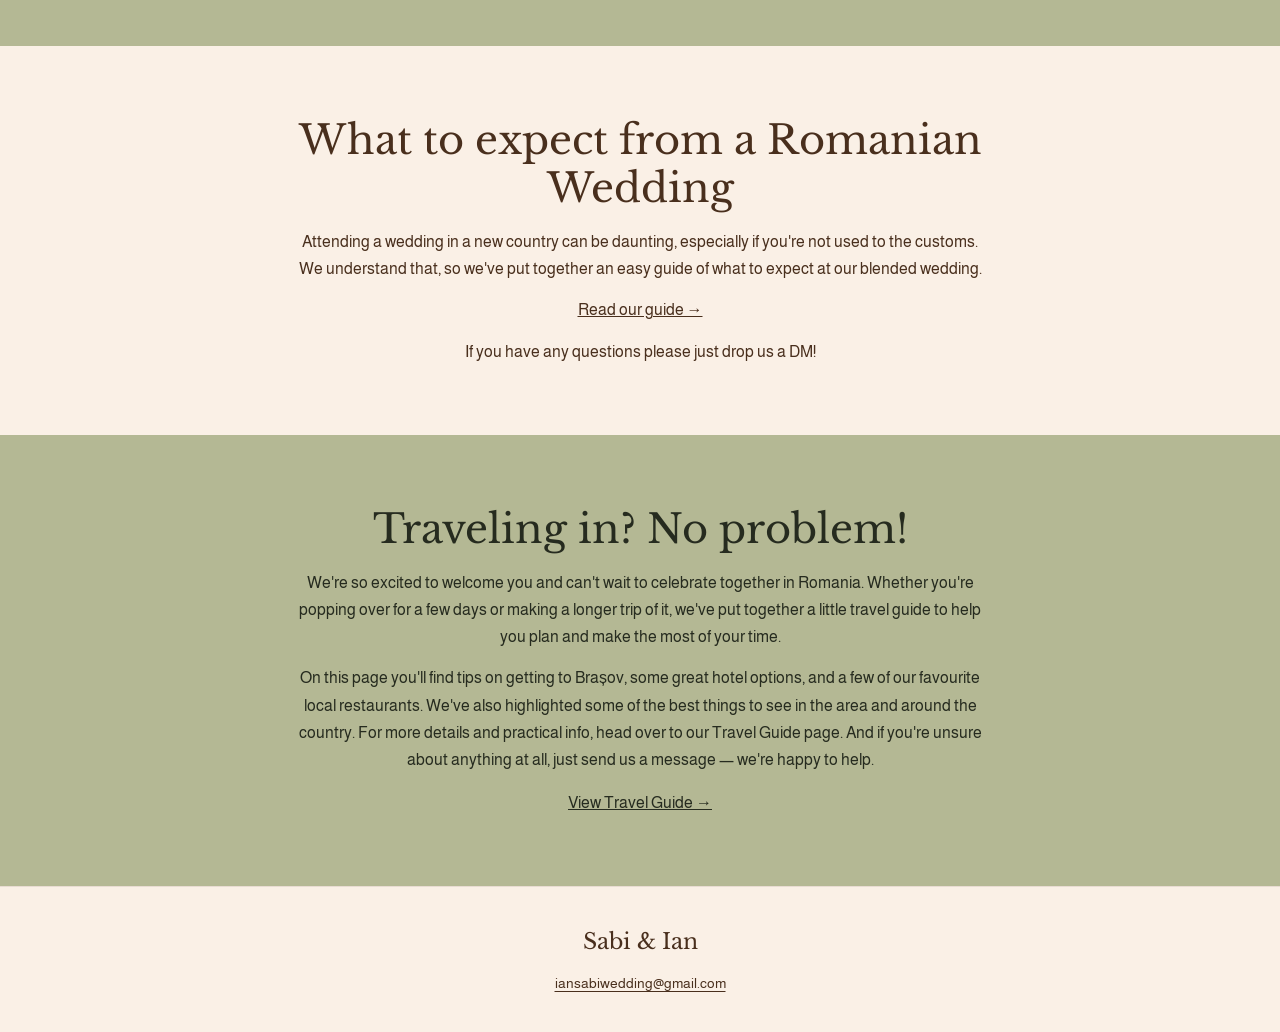
==== commit 9cb7a182: "Cosmetic & design changes to homepage - Rename nav label from 'Info' to 'Home' (EN) / 'Acasă' (RO) a" ====
--- a/index.html
+++ b/index.html
@@ -14,7 +14,7 @@
       <a href="index.html" data-i18n="nav.title">Our Wedding</a>
     </nav>
     <ul class="nav-links" id="navLinks">
-      <li><a href="index.html" class="active" data-i18n="nav.info">Info</a></li>
+      <li><a href="index.html" class="active" data-i18n="nav.info">Home</a></li>
       <li><a href="when-where.html" data-i18n="nav.when_where">When &amp; Where</a></li>
       <li><a href="our-story.html" data-i18n="nav.story">Our Story</a></li>
       <li><a href="guide.html" data-i18n="nav.guide">Wedding Guide</a></li>
@@ -63,7 +63,7 @@
         />
       </div>
       <div>
-        <h2 data-i18n="home.heading1">A match made in heaven!</h2>
+        <h2 data-i18n="home.heading1" style="text-align:center;">A match made in heaven!</h2>
         <p class="text-italic" data-lang="en">Sabi &amp; Ian joyfully request the pleasure of your company as we speak our vows and join in marriage in the presence of family and friends.</p>
         <p class="text-italic" data-lang="ro" style="display:none;">Sabi &amp; Ian vă invită cu bucurie să fiți alături de ei atunci când își vor rosti jurămintele și se vor uni în fața familiei și a prietenilor dragi.</p>
         <p data-lang="en">As we wait for the big day to arrive, we have created this website with lots of sections to keep you up-to-date of everything and to share our love story.</p>
@@ -78,18 +78,25 @@
       <div class="www-grid">
         <div class="col-when">
           <h3 data-i18n="home.when">When</h3>
+        </div>
+        <div class="col-where-header">
+          <h3 data-i18n="ww.where">Where</h3>
+        </div>
+      </div>
+      <div class="www-grid www-grid-detail">
+        <div class="col-when">
           <p data-i18n="home.when_date"><strong>Saturday, June 12, 2027</strong></p>
           <p data-i18n="home.church_sched">Church: 1pm – 2pm</p>
           <p data-i18n="home.reception_sched">Reception: 4pm – 3am</p>
         </div>
         <div class="col-church">
-          <h3 data-i18n="home.church">Church</h3>
-          <p>Biserica Adormirea Maicii Domnului</p>
+          <h4 data-i18n="home.church">Church</h4>
+          <p>Biserica Adormirea<br/>Maicii Domnului</p>
           <p>Strada Andrei Șaguna nr. 206<br/>Hărman, Romania</p>
           <a href="https://maps.google.com/?q=Biserica+Adormirea+Maicii+Domnului,+Strada+Andrei+Saguna+206,+Harman,+Romania" target="_blank" class="maps-link">Google Maps ↗</a>
         </div>
         <div class="col-reception">
-          <h3 data-i18n="home.reception">Reception</h3>
+          <h4 data-i18n="home.reception">Reception</h4>
           <p>M.K. 1930</p>
           <p>Strada Mihai Viteazu nr. 436<br/>Hărman, Romania</p>
           <a href="https://maps.google.com/?q=MK+1930,+Strada+Mihai+Viteazu+436,+Harman,+Romania" target="_blank" class="maps-link">Google Maps ↗</a>
--- a/style.css
+++ b/style.css
@@ -225,8 +225,8 @@
 }
 
 .hero-date {
-  font-family: 'Almarai', sans-serif;
-  font-size: 15px;
+  font-family: 'Libre Baskerville', serif;
+  font-size: clamp(18px, 2.5vw, 24px);
   letter-spacing: 3px;
   color: var(--dark-brown);
   margin-bottom: 20px;
@@ -263,6 +263,7 @@
   width: 100%;
   max-height: 420px;
   object-fit: cover;
+  object-position: center 30%;
   display: block;
 }
 
@@ -285,6 +286,8 @@
 .section-sage .section-label { color: var(--sage-dark); }
 
 .section-sage a { color: var(--sage-dark); }
+.section-sage a.btn-large { color: #fff; }
+.section-sage a.btn-large:hover { color: var(--dark-green); }
 
 /* =============================
    Container
@@ -381,7 +384,26 @@
 .www-grid .col-church { grid-column: 2; }
 .www-grid .col-reception { grid-column: 3; }
 
+.www-grid .col-where-header {
+  grid-column: 2 / 4;
+  text-align: center;
+}
+
 .www-grid h3 { margin-bottom: 10px; }
+
+.www-grid-detail {
+  margin-top: 0;
+  border-top: 1px solid rgba(73, 47, 29, 0.12);
+  padding-top: 20px;
+}
+
+.www-grid-detail h4 {
+  font-family: 'Libre Baskerville', serif;
+  font-size: 18px;
+  font-style: italic;
+  font-weight: 400;
+  margin-bottom: 10px;
+}
 
 .maps-link {
   display: inline-block;
@@ -413,10 +435,10 @@
   font-size: 14px;
   letter-spacing: 2px;
   font-weight: 700;
-  transition: opacity 0.2s;
-}
-
-.btn-large:hover { opacity: 0.85; color: #fff; }
+  transition: background-color 0.2s, color 0.2s;
+}
+
+.btn-large:hover { background-color: #fff; color: var(--dark-green); opacity: 1; }
 
 /* =============================
    Info block (homepage sections)
@@ -715,7 +737,8 @@
 
   .www-grid .col-when,
   .www-grid .col-church,
-  .www-grid .col-reception { grid-column: 1; }
+  .www-grid .col-reception,
+  .www-grid .col-where-header { grid-column: 1; }
 
   .timeline::before { left: 24px; }
 
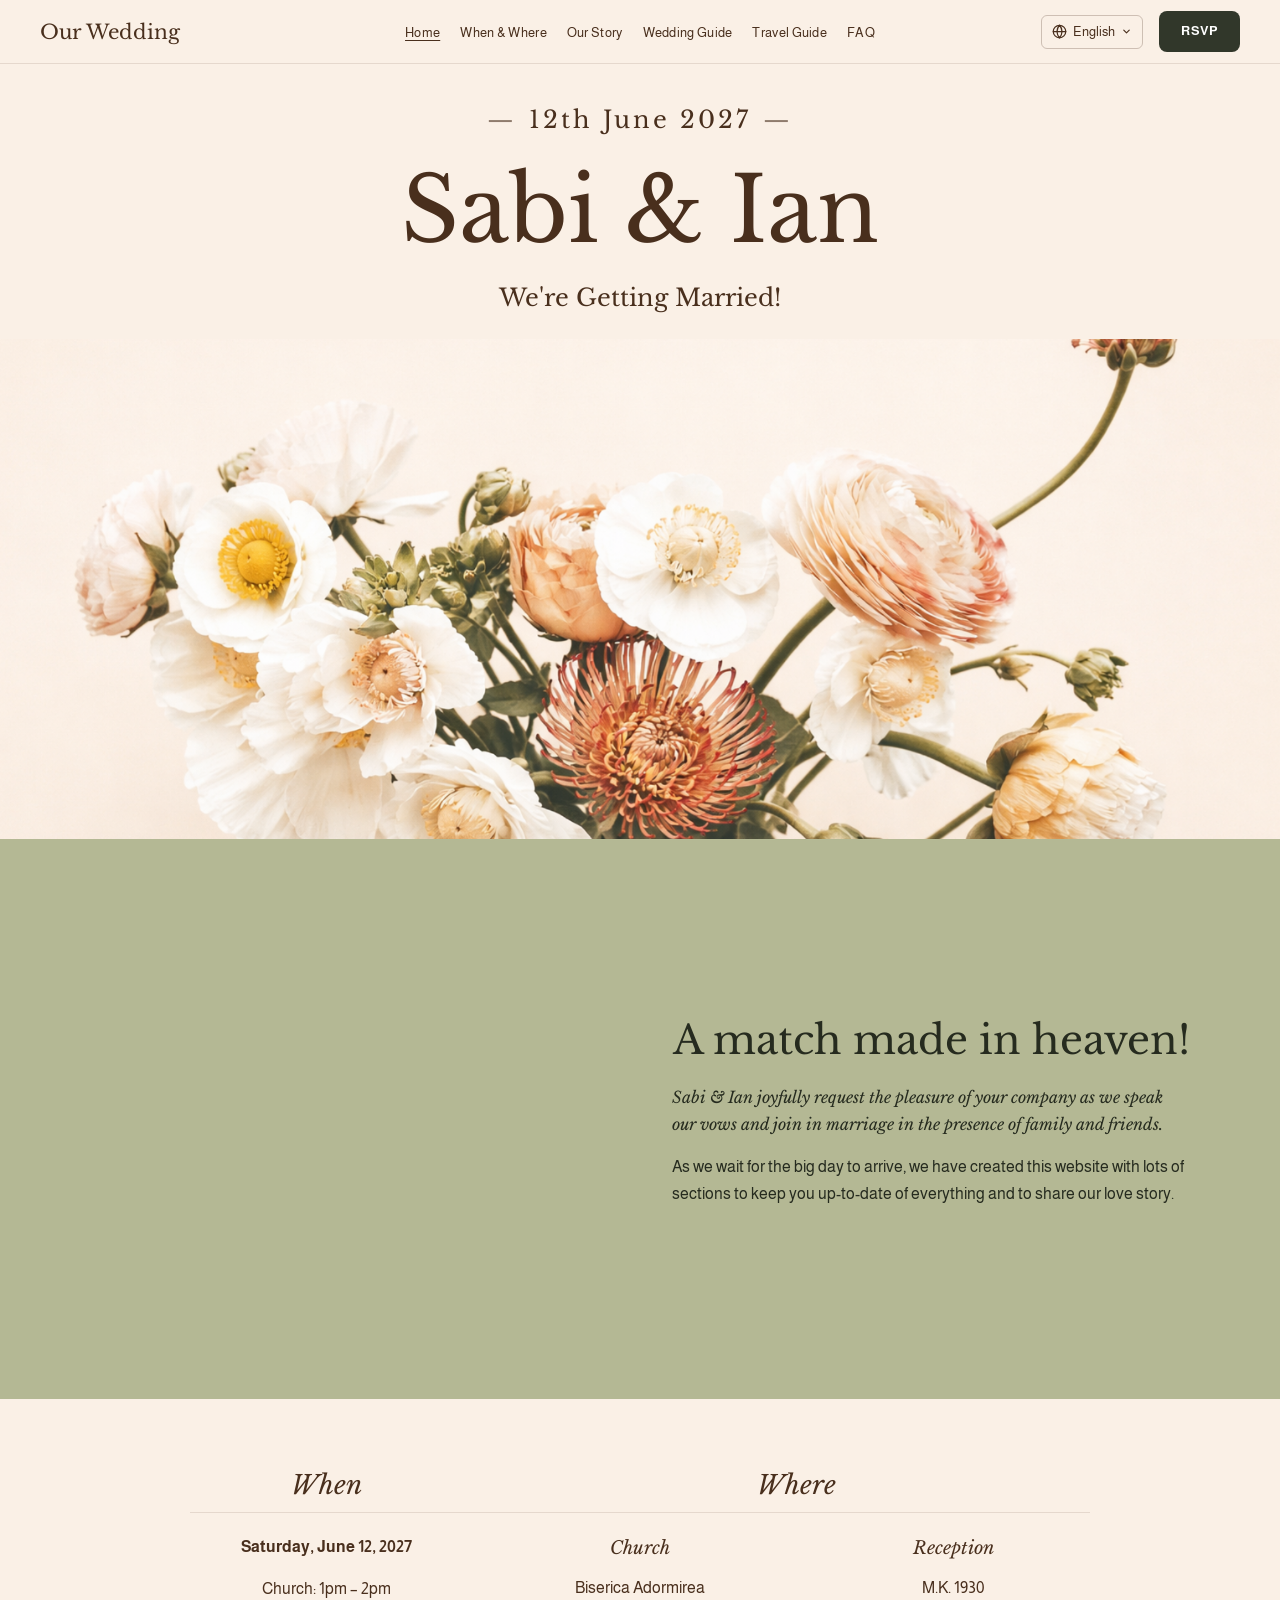
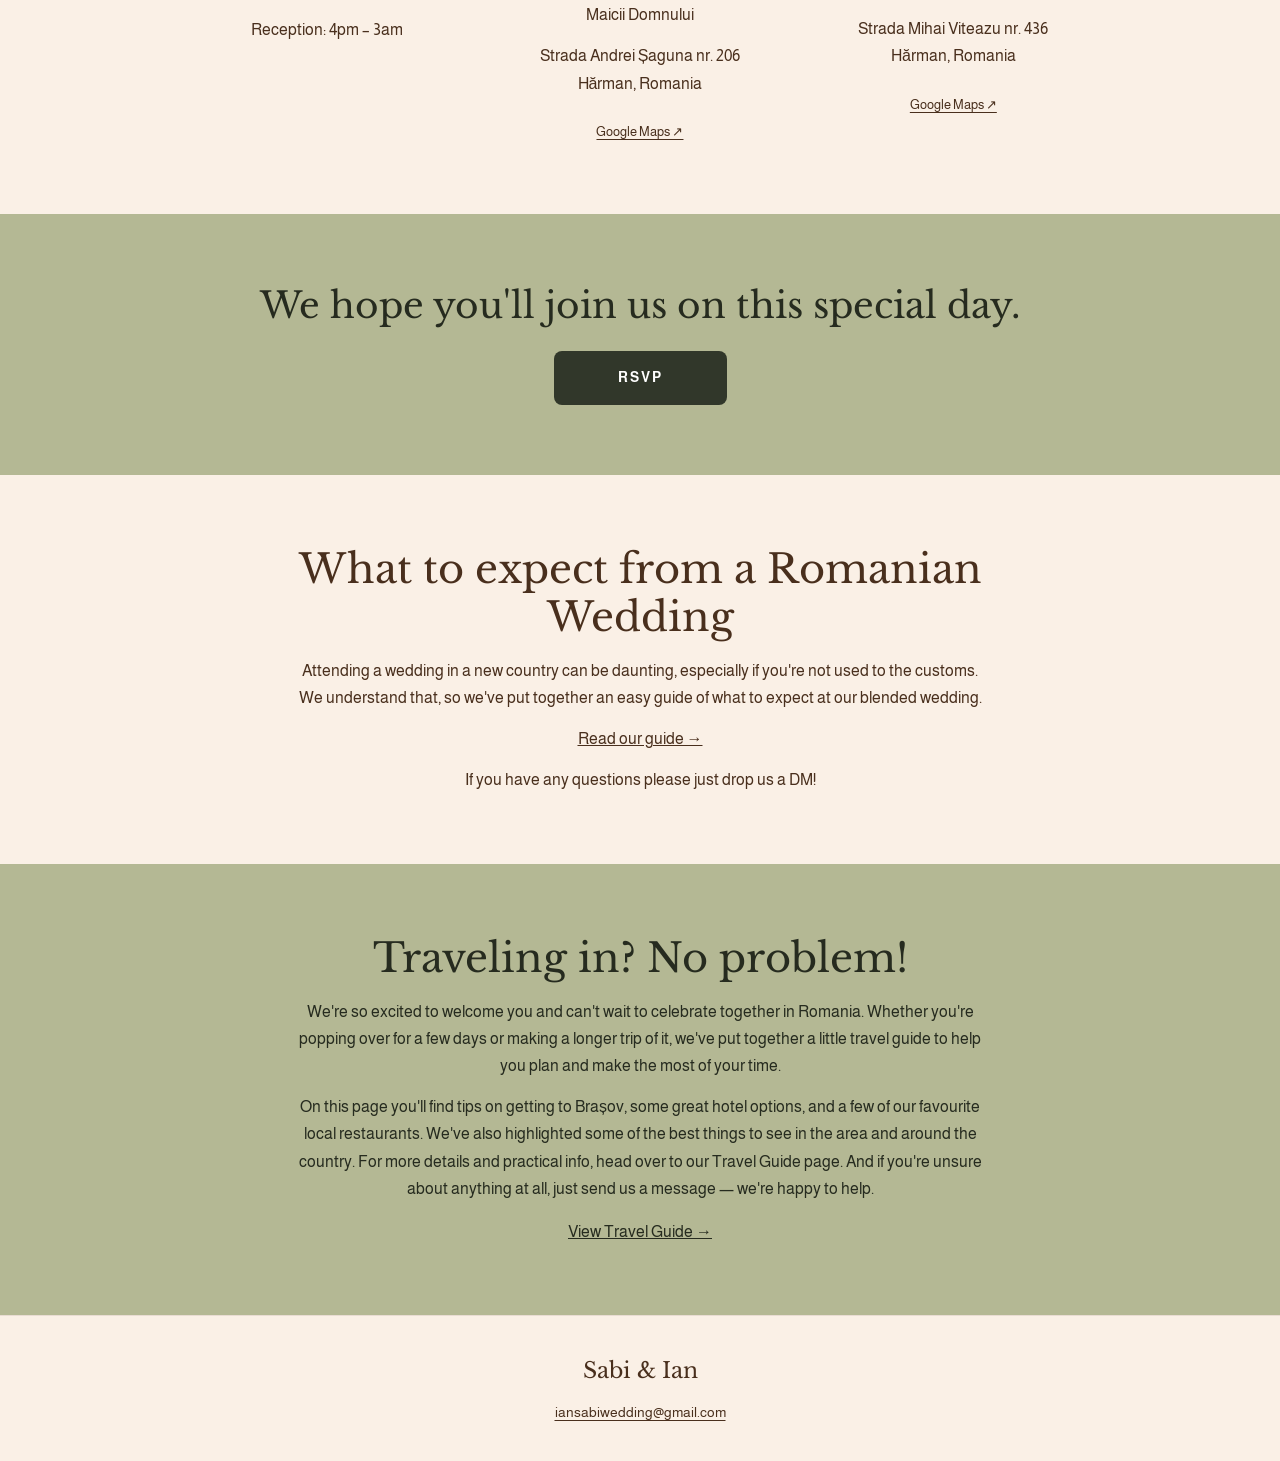
==== commit 53ddf234: "Replace flower image with pre-cropped version Swap external Squarespace CDN image for a local pre-cr" ====
--- a/index.html
+++ b/index.html
@@ -47,7 +47,7 @@
 
   <!-- FLORAL IMAGE -->
   <img
-    src="https://images.squarespace-cdn.com/content/v1/69625d5ecc56fb6373557b3e/e85cb207-4503-4385-914c-7870e3f6d3f7/ChatGPT+Image+Jan+11%2C+2026%2C+08_57_54+PM.png"
+    src="images/flowers.png"
     alt="Floral illustration"
     class="img-fullwidth"
   />
--- a/style.css
+++ b/style.css
@@ -216,7 +216,7 @@
 .hero {
   background-color: var(--cream);
   text-align: center;
-  padding: 60px 24px 40px;
+  padding: 36px 24px 20px;
   min-height: auto;
   display: flex;
   flex-direction: column;
@@ -261,9 +261,9 @@
    ============================= */
 .img-fullwidth {
   width: 100%;
-  max-height: 420px;
+  max-height: 500px;
   object-fit: cover;
-  object-position: center 30%;
+  object-position: center center;
   display: block;
 }
 
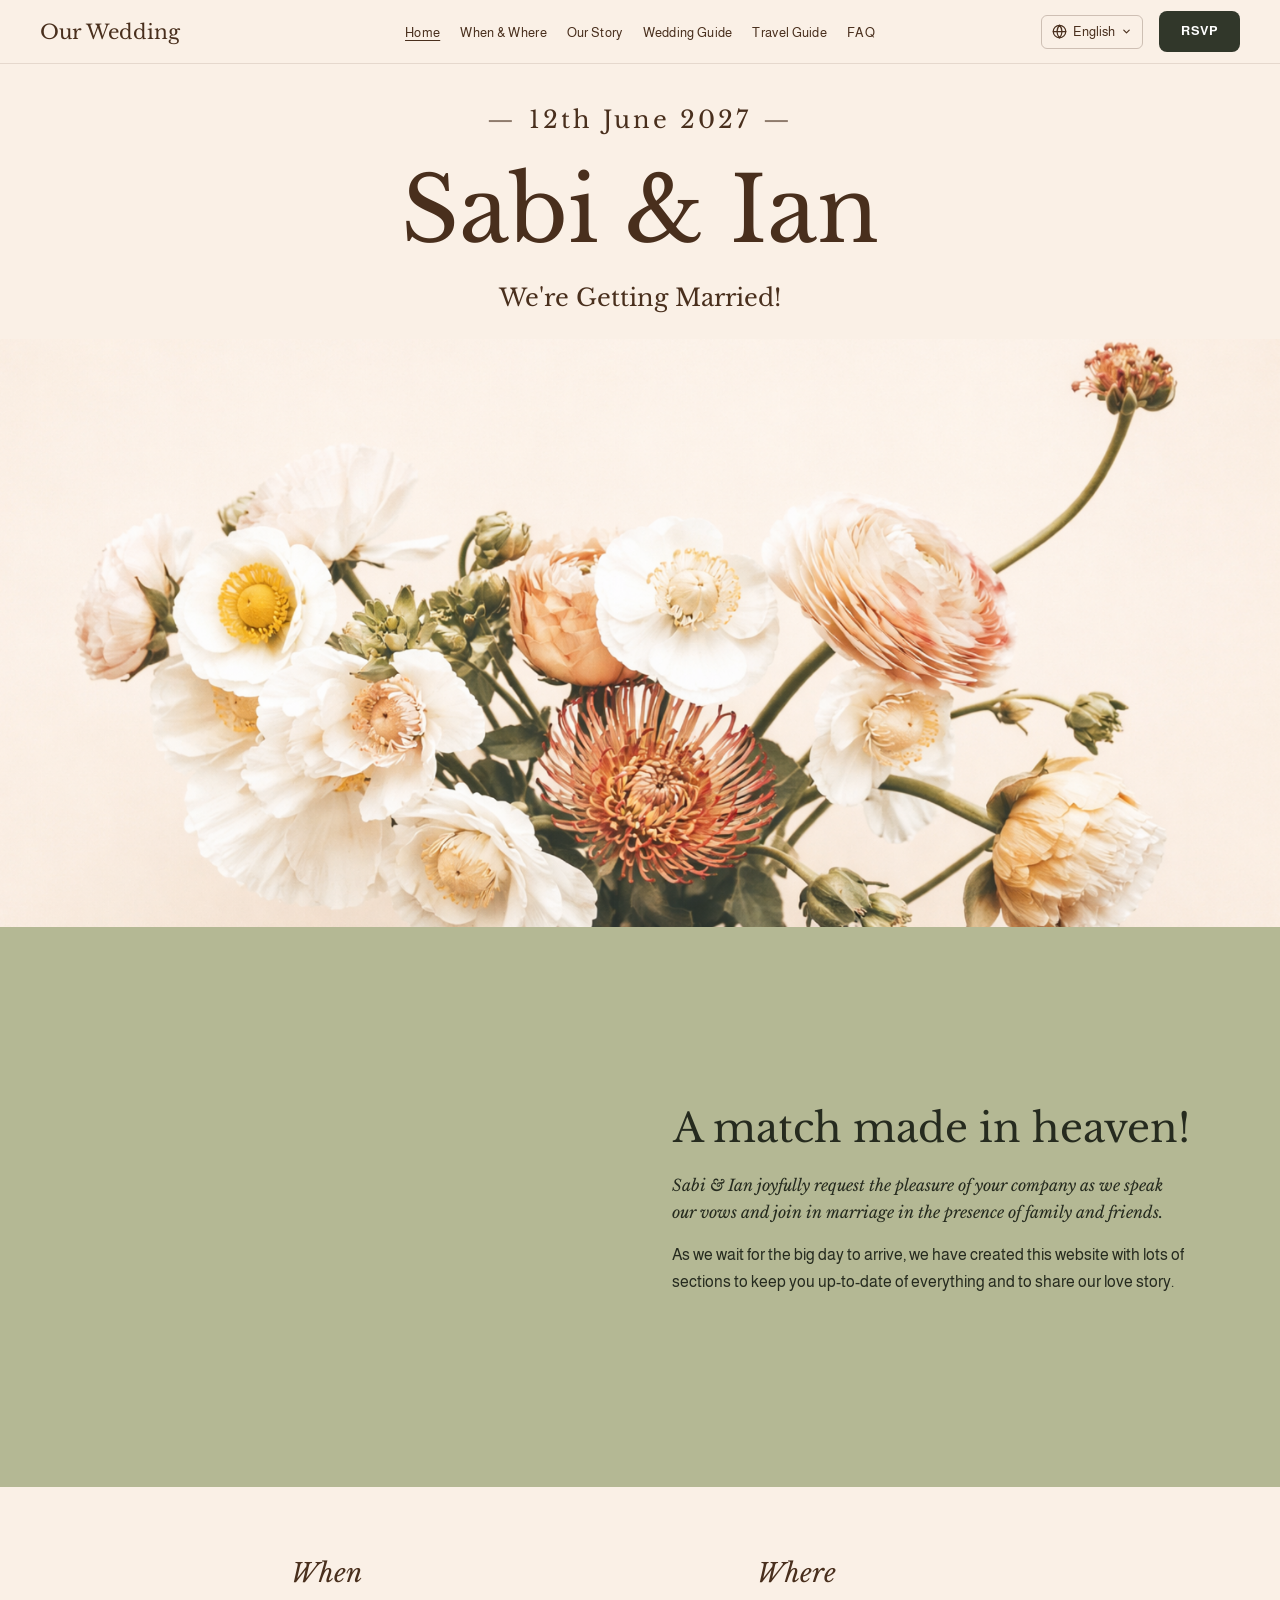
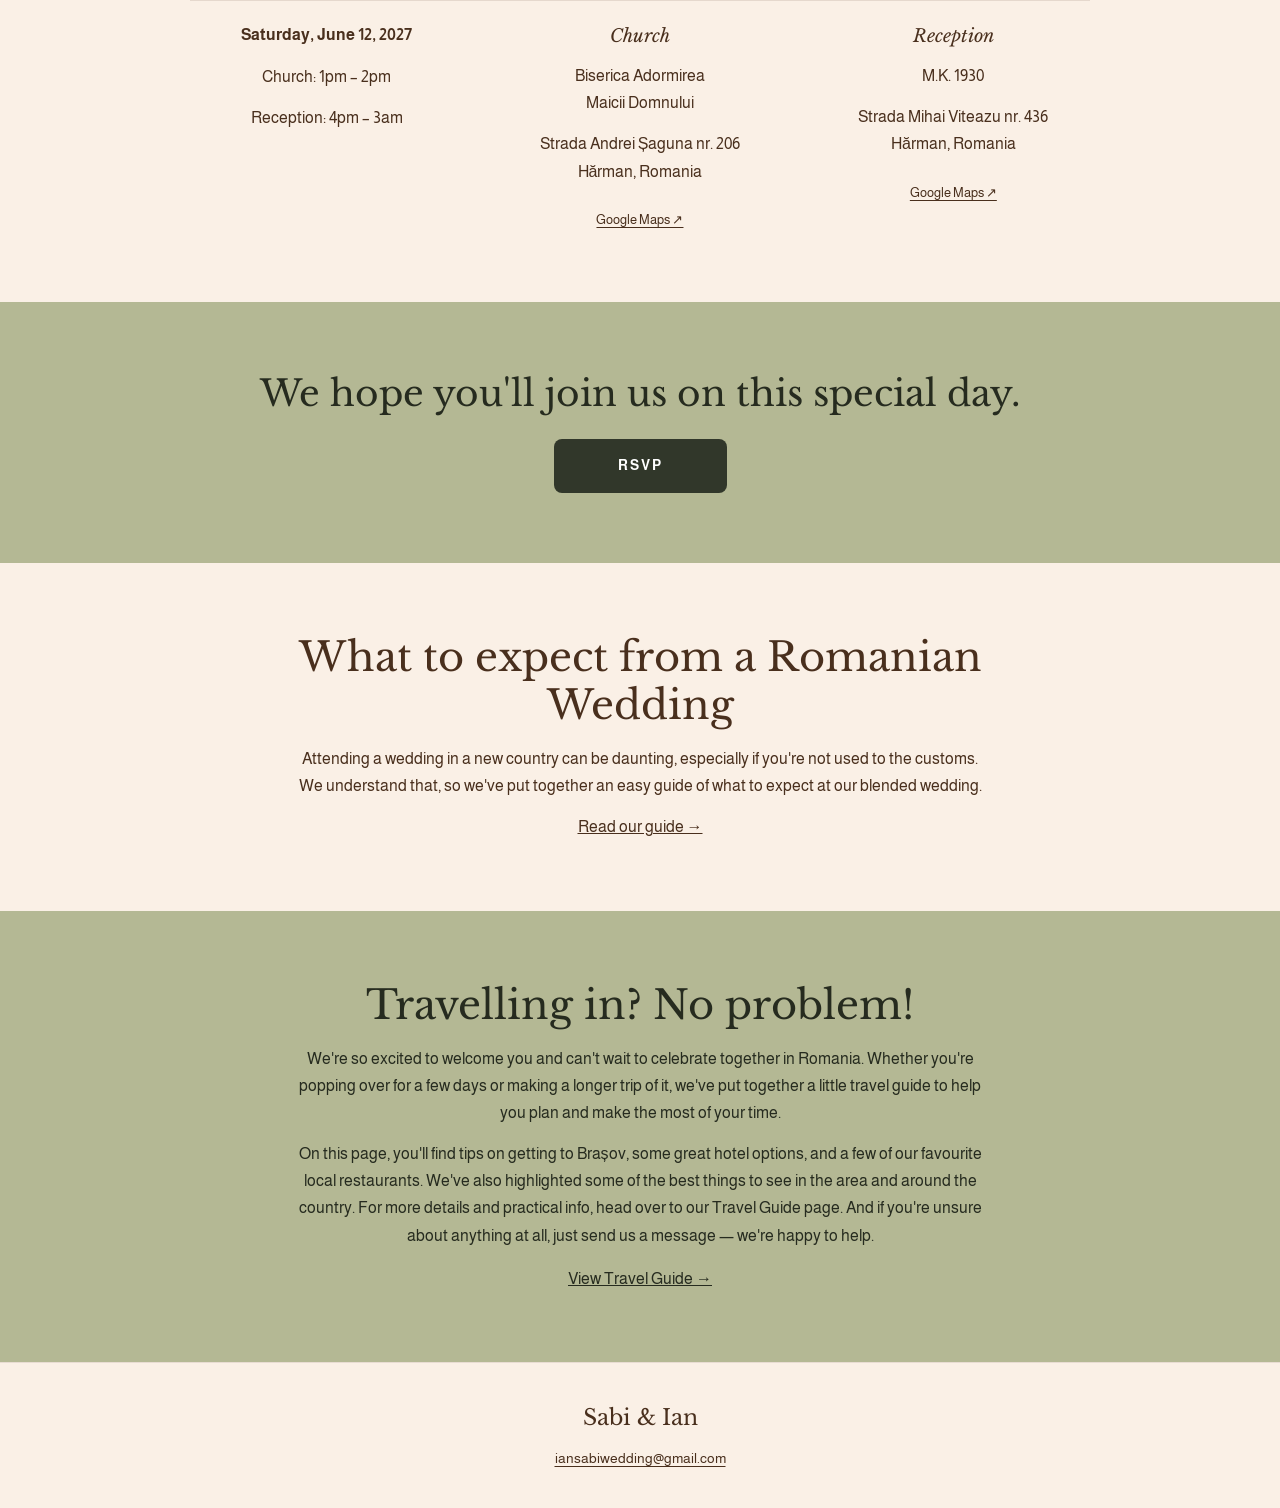
==== commit 294d1f1d: "Apply English text changes from Website Changes Summary spreadsheet Updates across all pages: expand" ====
--- a/index.html
+++ b/index.html
@@ -120,17 +120,17 @@
       <p data-lang="en">Attending a wedding in a new country can be daunting, especially if you're not used to the customs. We understand that, so we've put together an easy guide of what to expect at our blended wedding.</p>
       <p data-lang="ro" style="display:none;">Participarea la o nuntă dintr-o altă cultură poate părea copleșitoare, mai ales dacă nu ești obișnuit cu tradițiile locale. Tocmai de aceea am pregătit un ghid simplu cu tot ce trebuie să știi despre nunta noastră.</p>
       <p><a href="guide.html" data-i18n="home.guide_link">Read our guide →</a></p>
-      <p data-i18n="home.guide_dm">If you have any questions please just drop us a DM!</p>
+      <!-- DM line removed per change request -->
     </div>
   </section>
 
   <!-- TRAVEL INTRO -->
   <section class="section-sage">
     <div class="container info-block">
-      <h2 data-i18n="home.travel_heading">Traveling in? No problem!</h2>
+      <h2 data-i18n="home.travel_heading">Travelling in? No problem!</h2>
       <p data-lang="en">We're so excited to welcome you and can't wait to celebrate together in Romania. Whether you're popping over for a few days or making a longer trip of it, we've put together a little travel guide to help you plan and make the most of your time.</p>
       <p data-lang="ro" style="display:none;">Suntem nerăbdători să vă primim și abia așteptăm să sărbătorim împreună în România. Indiferent dacă vii pentru câteva zile sau profiti de ocazie pentru o vacanță mai lungă, am pregătit un mic ghid de călătorie care să te ajute să planifici totul.</p>
-      <p data-lang="en">On this page you'll find tips on getting to Brașov, some great hotel options, and a few of our favourite local restaurants. We've also highlighted some of the best things to see in the area and around the country. For more details and practical info, head over to our Travel Guide page. And if you're unsure about anything at all, just send us a message — we're happy to help.</p>
+      <p data-lang="en">On this page, you'll find tips on getting to Brașov, some great hotel options, and a few of our favourite local restaurants. We've also highlighted some of the best things to see in the area and around the country. For more details and practical info, head over to our Travel Guide page. And if you're unsure about anything at all, just send us a message — we're happy to help.</p>
       <p data-lang="ro" style="display:none;">Pe această pagină vei găsi sfaturi despre cum să ajungi la Brașov, opțiuni de cazare și câteva dintre restaurantele noastre preferate. Am inclus și cele mai frumoase obiective turistice din zonă și din țară. Pentru mai multe detalii, vizitează pagina Ghid de Călătorie. Și dacă ai vreo întrebare, scrie-ne — suntem bucuroși să ajutăm!</p>
       <p style="margin-top:16px"><a href="travel-guide.html" data-i18n="home.travel_link">View Travel Guide →</a></p>
     </div>
--- a/style.css
+++ b/style.css
@@ -261,9 +261,6 @@
    ============================= */
 .img-fullwidth {
   width: 100%;
-  max-height: 500px;
-  object-fit: cover;
-  object-position: center center;
   display: block;
 }
 
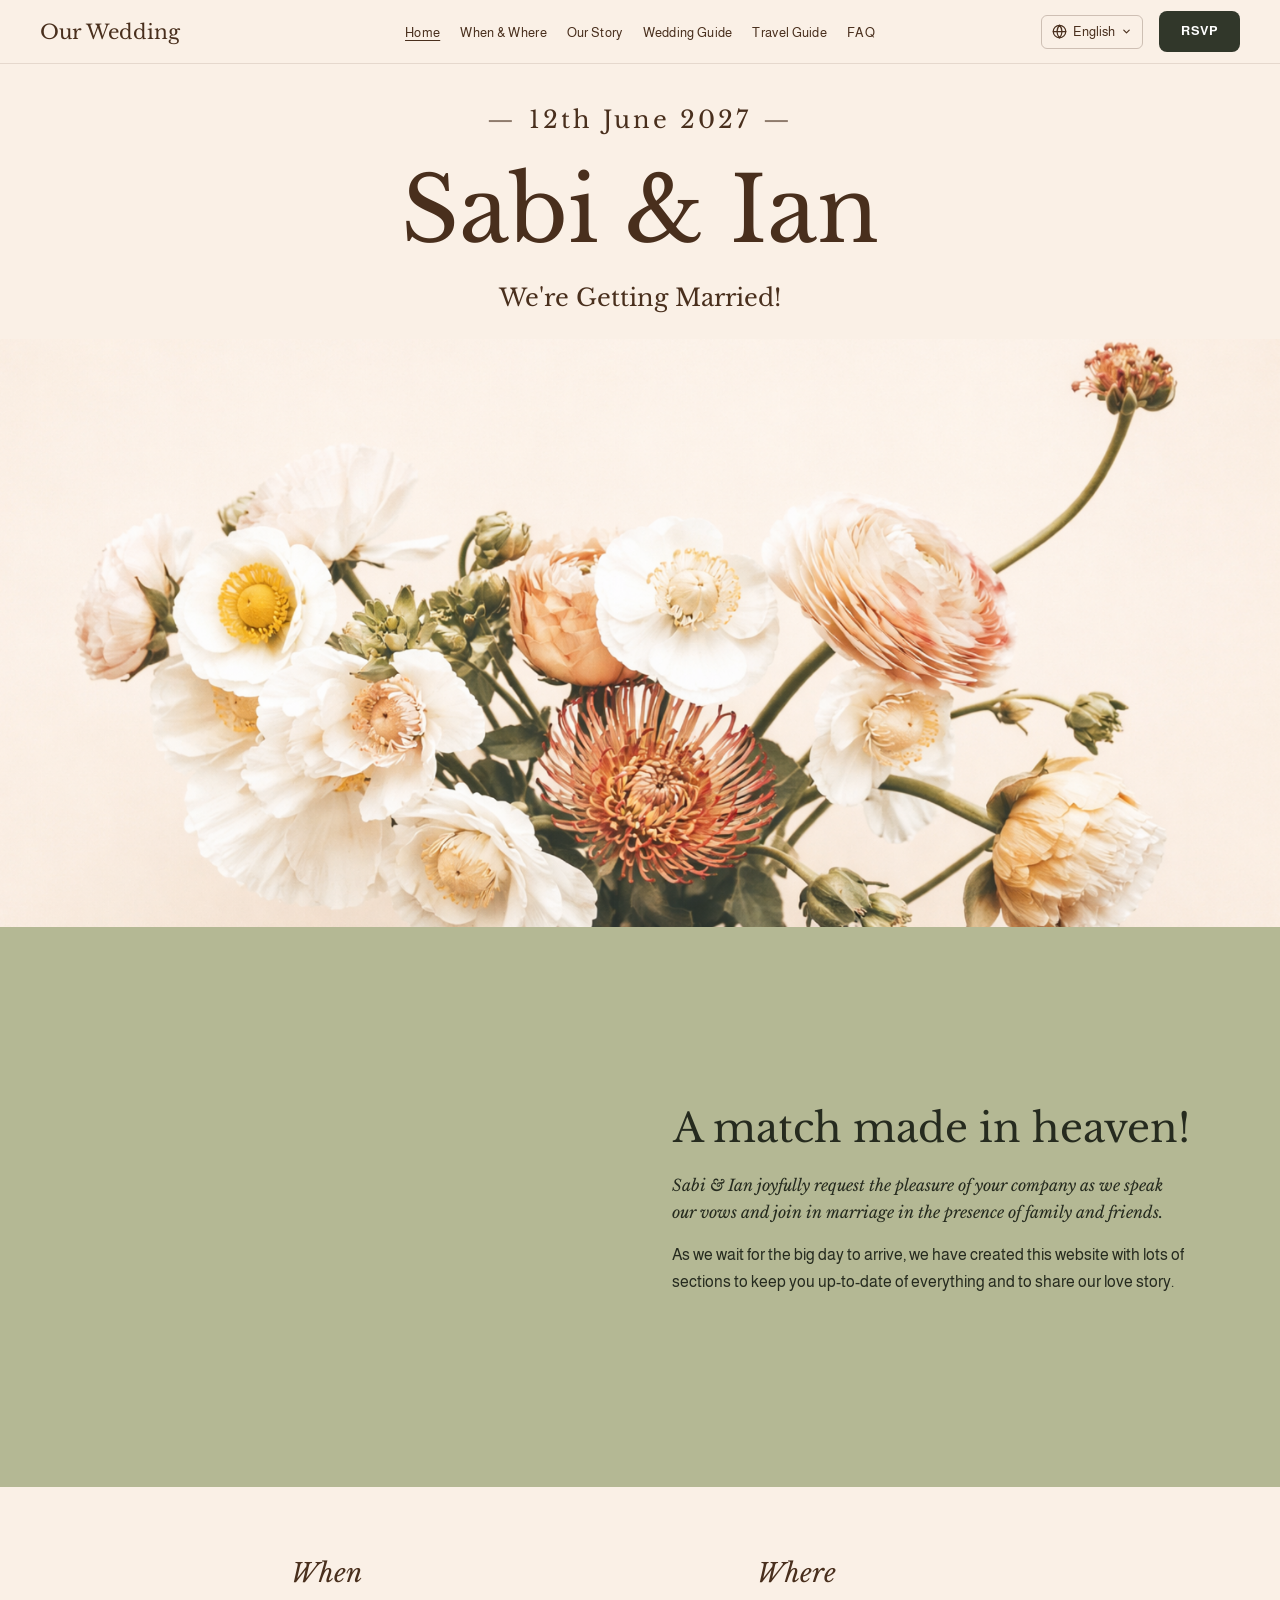
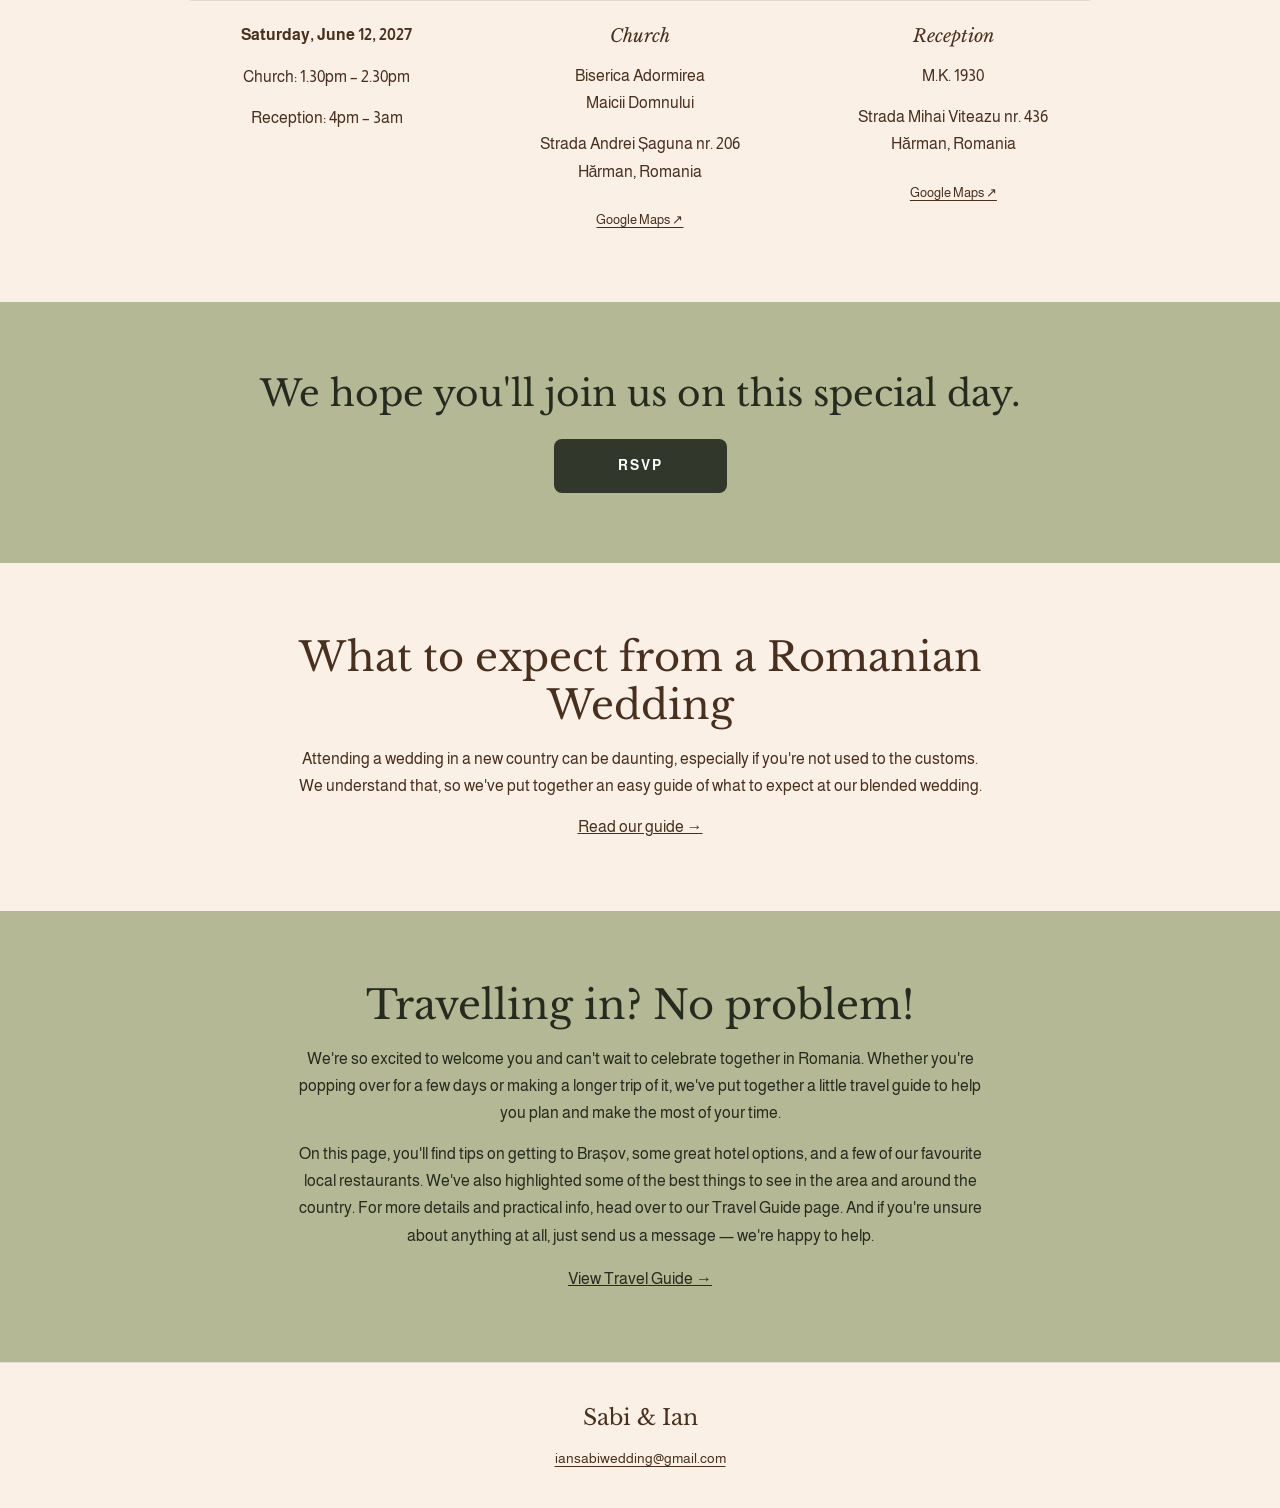
==== commit b8e1f75d: "Update church time from 1pm/13:00 to 1.30pm/13:30 across site Changed all 10 instances across index." ====
--- a/index.html
+++ b/index.html
@@ -75,19 +75,22 @@
   <!-- WHEN & WHERE SUMMARY -->
   <section class="section-cream">
     <div class="container">
-      <div class="www-grid">
+      <div class="www-grid www-grid-headers">
         <div class="col-when">
           <h3 data-i18n="home.when">When</h3>
         </div>
-        <div class="col-where-header">
+        <div class="col-where-header col-where-desktop">
           <h3 data-i18n="ww.where">Where</h3>
         </div>
       </div>
       <div class="www-grid www-grid-detail">
         <div class="col-when">
           <p data-i18n="home.when_date"><strong>Saturday, June 12, 2027</strong></p>
-          <p data-i18n="home.church_sched">Church: 1pm – 2pm</p>
+          <p data-i18n="home.church_sched">Church: 1.30pm – 2.30pm</p>
           <p data-i18n="home.reception_sched">Reception: 4pm – 3am</p>
+        </div>
+        <div class="col-where-header col-where-mobile">
+          <h3 data-i18n="ww.where">Where</h3>
         </div>
         <div class="col-church">
           <h4 data-i18n="home.church">Church</h4>
--- a/style.css
+++ b/style.css
@@ -386,6 +386,8 @@
   text-align: center;
 }
 
+.col-where-mobile { display: none; }
+
 .www-grid h3 { margin-bottom: 10px; }
 
 .www-grid-detail {
@@ -451,6 +453,27 @@
 /* =============================
    When & Where page
    ============================= */
+.when-when-grid {
+  display: grid;
+  grid-template-columns: 1fr 1fr;
+  gap: 0 64px;
+}
+
+.when-header {
+  grid-column: 1 / -1;
+  margin-bottom: 28px;
+}
+
+.when-col-church {
+  grid-column: 1;
+  grid-row: 2;
+}
+
+.when-col-reception {
+  grid-column: 2;
+  grid-row: 2;
+}
+
 .when-where-content {
   max-width: 680px;
 }
@@ -462,7 +485,7 @@
 
 .when-where-content h3 {
   font-size: 22px;
-  margin-top: 28px;
+  margin-top: 0;
   margin-bottom: 8px;
 }
 
@@ -737,6 +760,35 @@
   .www-grid .col-reception,
   .www-grid .col-where-header { grid-column: 1; }
 
+  .when-when-grid {
+    grid-template-columns: 1fr;
+    gap: 0;
+  }
+
+  .when-header { text-align: center; }
+
+  .when-col-church {
+    grid-column: 1;
+    grid-row: auto;
+  }
+
+  .when-col-reception {
+    grid-column: 1;
+    grid-row: auto;
+  }
+
+  .when-where-content h3 {
+    margin-top: 28px;
+  }
+
+  .col-where-desktop { display: none; }
+  .col-where-mobile {
+    display: block;
+    border-top: 1px solid rgba(73, 47, 29, 0.12);
+    padding-top: 20px;
+    margin-top: 8px;
+  }
+
   .timeline::before { left: 24px; }
 
   .timeline-item {
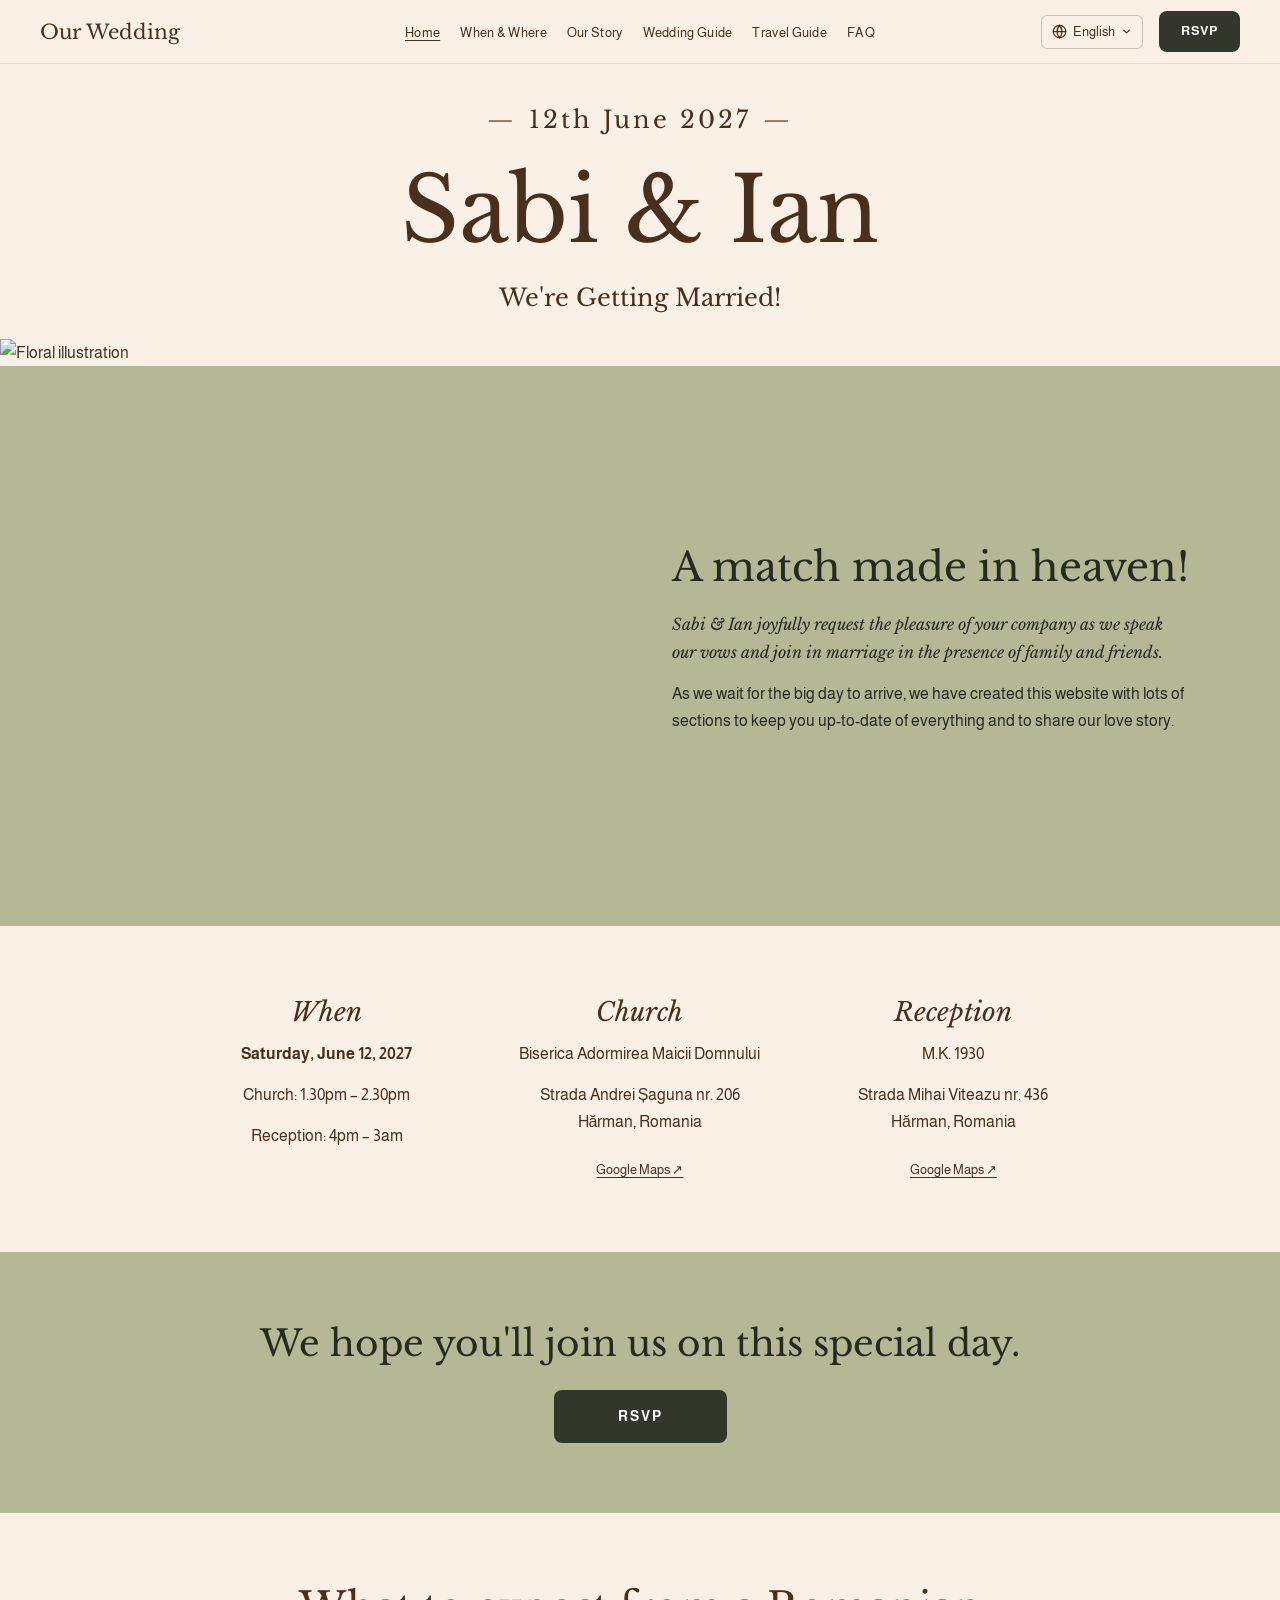
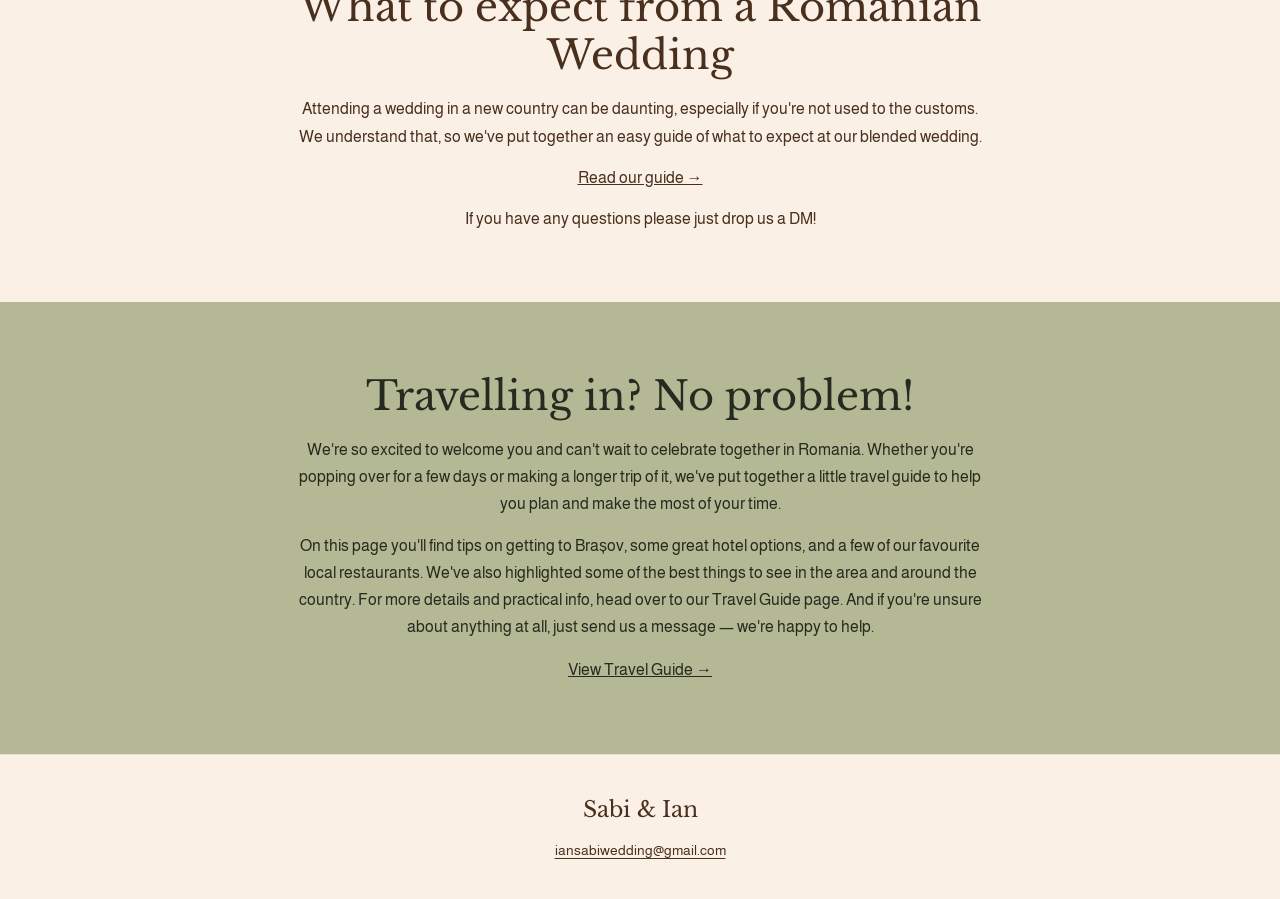
==== commit 056e1a30: "Update Romanian text with translator recommendations Apply professional translator's recommended cop" ====
--- a/index.html
+++ b/index.html
@@ -14,7 +14,7 @@
       <a href="index.html" data-i18n="nav.title">Our Wedding</a>
     </nav>
     <ul class="nav-links" id="navLinks">
-      <li><a href="index.html" class="active" data-i18n="nav.info">Home</a></li>
+      <li><a href="index.html" class="active" data-i18n="nav.info">Info</a></li>
       <li><a href="when-where.html" data-i18n="nav.when_where">When &amp; Where</a></li>
       <li><a href="our-story.html" data-i18n="nav.story">Our Story</a></li>
       <li><a href="guide.html" data-i18n="nav.guide">Wedding Guide</a></li>
@@ -47,7 +47,7 @@
 
   <!-- FLORAL IMAGE -->
   <img
-    src="images/flowers.png"
+    src="https://images.squarespace-cdn.com/content/v1/69625d5ecc56fb6373557b3e/e85cb207-4503-4385-914c-7870e3f6d3f7/ChatGPT+Image+Jan+11%2C+2026%2C+08_57_54+PM.png"
     alt="Floral illustration"
     class="img-fullwidth"
   />
@@ -63,11 +63,11 @@
         />
       </div>
       <div>
-        <h2 data-i18n="home.heading1" style="text-align:center;">A match made in heaven!</h2>
+        <h2 data-i18n="home.heading1">A match made in heaven!</h2>
         <p class="text-italic" data-lang="en">Sabi &amp; Ian joyfully request the pleasure of your company as we speak our vows and join in marriage in the presence of family and friends.</p>
-        <p class="text-italic" data-lang="ro" style="display:none;">Sabi &amp; Ian vă invită cu bucurie să fiți alături de ei atunci când își vor rosti jurămintele și se vor uni în fața familiei și a prietenilor dragi.</p>
+        <p class="text-italic" data-lang="ro" style="display:none;">Noi, <strong>Sabi și Ian,</strong> vă invităm cu drag să ne fiți aproape în momentul în care ne vom rosti jurămintele, unindu-ne viețile în prezența familiei și a prietenilor dragi.</p>
         <p data-lang="en">As we wait for the big day to arrive, we have created this website with lots of sections to keep you up-to-date of everything and to share our love story.</p>
-        <p data-lang="ro" style="display:none;">Până la ziua cea mare, am creat acest site cu tot ce trebuie să știți și cu povestea noastră de dragoste.</p>
+        <p data-lang="ro" style="display:none;">Până la ziua cea mare, am creat acest site, unde puteți descoperi povestea noastră și toate detaliile necesare referitoare la eveniment.</p>
       </div>
     </div>
   </section>
@@ -75,31 +75,21 @@
   <!-- WHEN & WHERE SUMMARY -->
   <section class="section-cream">
     <div class="container">
-      <div class="www-grid www-grid-headers">
+      <div class="www-grid">
         <div class="col-when">
           <h3 data-i18n="home.when">When</h3>
-        </div>
-        <div class="col-where-header col-where-desktop">
-          <h3 data-i18n="ww.where">Where</h3>
-        </div>
-      </div>
-      <div class="www-grid www-grid-detail">
-        <div class="col-when">
           <p data-i18n="home.when_date"><strong>Saturday, June 12, 2027</strong></p>
-          <p data-i18n="home.church_sched">Church: 1.30pm – 2.30pm</p>
+          <p data-i18n="home.church_sched">Church: 1pm – 2pm</p>
           <p data-i18n="home.reception_sched">Reception: 4pm – 3am</p>
         </div>
-        <div class="col-where-header col-where-mobile">
-          <h3 data-i18n="ww.where">Where</h3>
-        </div>
         <div class="col-church">
-          <h4 data-i18n="home.church">Church</h4>
-          <p>Biserica Adormirea<br/>Maicii Domnului</p>
+          <h3 data-i18n="home.church">Church</h3>
+          <p>Biserica Adormirea Maicii Domnului</p>
           <p>Strada Andrei Șaguna nr. 206<br/>Hărman, Romania</p>
           <a href="https://maps.google.com/?q=Biserica+Adormirea+Maicii+Domnului,+Strada+Andrei+Saguna+206,+Harman,+Romania" target="_blank" class="maps-link">Google Maps ↗</a>
         </div>
         <div class="col-reception">
-          <h4 data-i18n="home.reception">Reception</h4>
+          <h3 data-i18n="home.reception">Reception</h3>
           <p>M.K. 1930</p>
           <p>Strada Mihai Viteazu nr. 436<br/>Hărman, Romania</p>
           <a href="https://maps.google.com/?q=MK+1930,+Strada+Mihai+Viteazu+436,+Harman,+Romania" target="_blank" class="maps-link">Google Maps ↗</a>
@@ -121,20 +111,20 @@
     <div class="container info-block">
       <h2 data-i18n="home.guide_heading">What to expect from a Romanian Wedding</h2>
       <p data-lang="en">Attending a wedding in a new country can be daunting, especially if you're not used to the customs. We understand that, so we've put together an easy guide of what to expect at our blended wedding.</p>
-      <p data-lang="ro" style="display:none;">Participarea la o nuntă dintr-o altă cultură poate părea copleșitoare, mai ales dacă nu ești obișnuit cu tradițiile locale. Tocmai de aceea am pregătit un ghid simplu cu tot ce trebuie să știi despre nunta noastră.</p>
+      <p data-lang="ro" style="display:none;">Deoarece ne face o deosebită plăcere să unim două culturi diferite, am pregătit un scurt ghid despre tradițiile care vor însoți celebrarea noastră. Ne dorim ca fiecare moment să fie unul de bucurie și confort pentru toți cei prezenți.</p>
       <p><a href="guide.html" data-i18n="home.guide_link">Read our guide →</a></p>
-      <!-- DM line removed per change request -->
+      <p data-i18n="home.guide_dm">If you have any questions please just drop us a DM!</p>
     </div>
   </section>
 
   <!-- TRAVEL INTRO -->
   <section class="section-sage">
     <div class="container info-block">
-      <h2 data-i18n="home.travel_heading">Travelling in? No problem!</h2>
+      <h2 data-i18n="home.travel_heading">Traveling in? No problem!</h2>
       <p data-lang="en">We're so excited to welcome you and can't wait to celebrate together in Romania. Whether you're popping over for a few days or making a longer trip of it, we've put together a little travel guide to help you plan and make the most of your time.</p>
-      <p data-lang="ro" style="display:none;">Suntem nerăbdători să vă primim și abia așteptăm să sărbătorim împreună în România. Indiferent dacă vii pentru câteva zile sau profiti de ocazie pentru o vacanță mai lungă, am pregătit un mic ghid de călătorie care să te ajute să planifici totul.</p>
-      <p data-lang="en">On this page, you'll find tips on getting to Brașov, some great hotel options, and a few of our favourite local restaurants. We've also highlighted some of the best things to see in the area and around the country. For more details and practical info, head over to our Travel Guide page. And if you're unsure about anything at all, just send us a message — we're happy to help.</p>
-      <p data-lang="ro" style="display:none;">Pe această pagină vei găsi sfaturi despre cum să ajungi la Brașov, opțiuni de cazare și câteva dintre restaurantele noastre preferate. Am inclus și cele mai frumoase obiective turistice din zonă și din țară. Pentru mai multe detalii, vizitează pagina Ghid de Călătorie. Și dacă ai vreo întrebare, scrie-ne — suntem bucuroși să ajutăm!</p>
+      <p data-lang="ro" style="display:none;">Suntem extrem de nerăbdători să vă primim și abia așteptăm să sărbătorim împreună în România! Indiferent dacă veniți doar pentru câteva zile sau profitați de ocazie pentru o vacanță mai lungă, am pregătit un mic ghid de călătorie care să vă ajute să planificați totul cu ușurință.</p>
+      <p data-lang="en">On this page you'll find tips on getting to Brașov, some great hotel options, and a few of our favourite local restaurants. We've also highlighted some of the best things to see in the area and around the country. For more details and practical info, head over to our Travel Guide page. And if you're unsure about anything at all, just send us a message — we're happy to help.</p>
+      <p data-lang="ro" style="display:none;">Pe această pagină veți găsi sfaturi practice despre cum să ajungeți la <strong>Brașov</strong>, recomandări de cazare și o listă cu restaurantele noastre preferate. De asemenea, am inclus cele mai frumoase obiective turistice din zonă și din țară, pentru a vă bucura din plin de experiența românească. Pentru mai multe detalii, vă invităm să vizitați pagina <strong>Ghid de Călătorie</strong>. Dacă aveți orice întrebare, nu ezitați să ne scrieți — suntem bucuroși să vă ajutăm cu orice sfat!</p>
       <p style="margin-top:16px"><a href="travel-guide.html" data-i18n="home.travel_link">View Travel Guide →</a></p>
     </div>
   </section>
--- a/style.css
+++ b/style.css
@@ -462,6 +462,7 @@
 .when-header {
   grid-column: 1 / -1;
   margin-bottom: 28px;
+  text-align: center;
 }
 
 .when-col-church {
